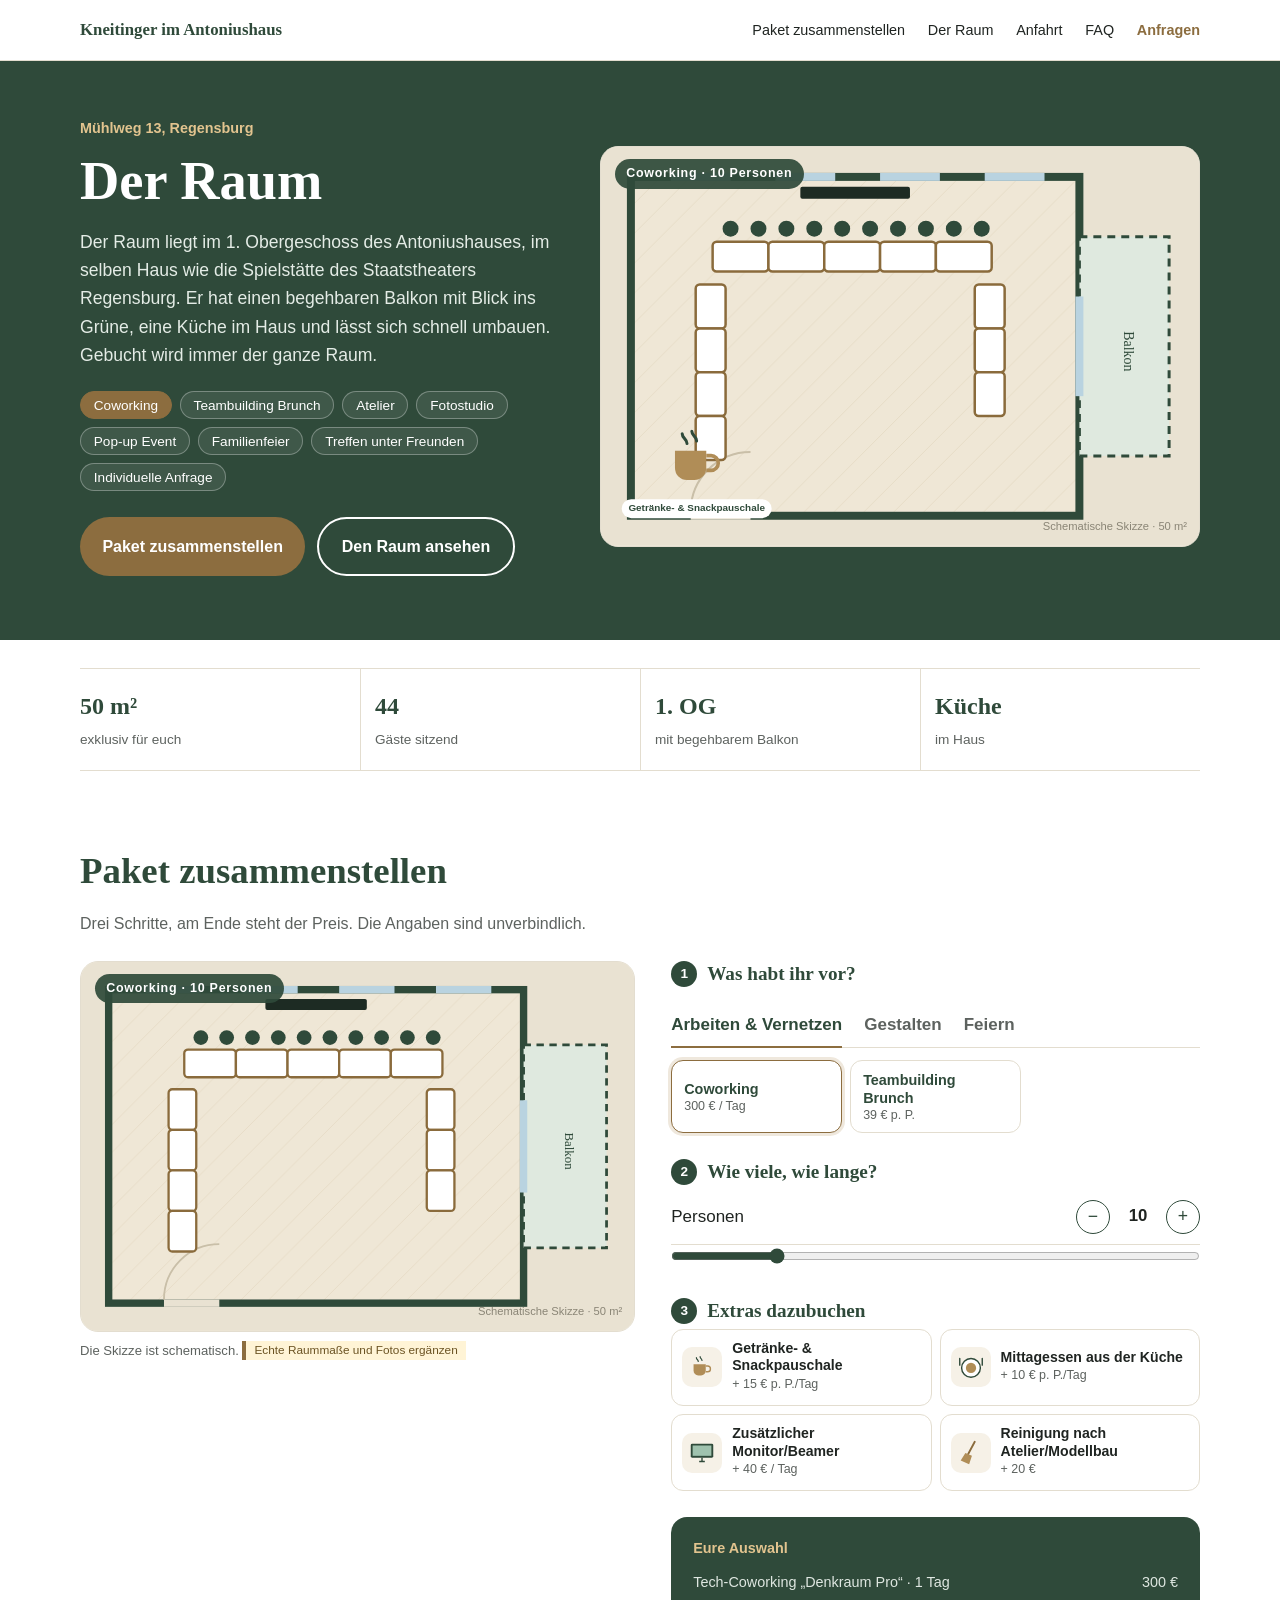
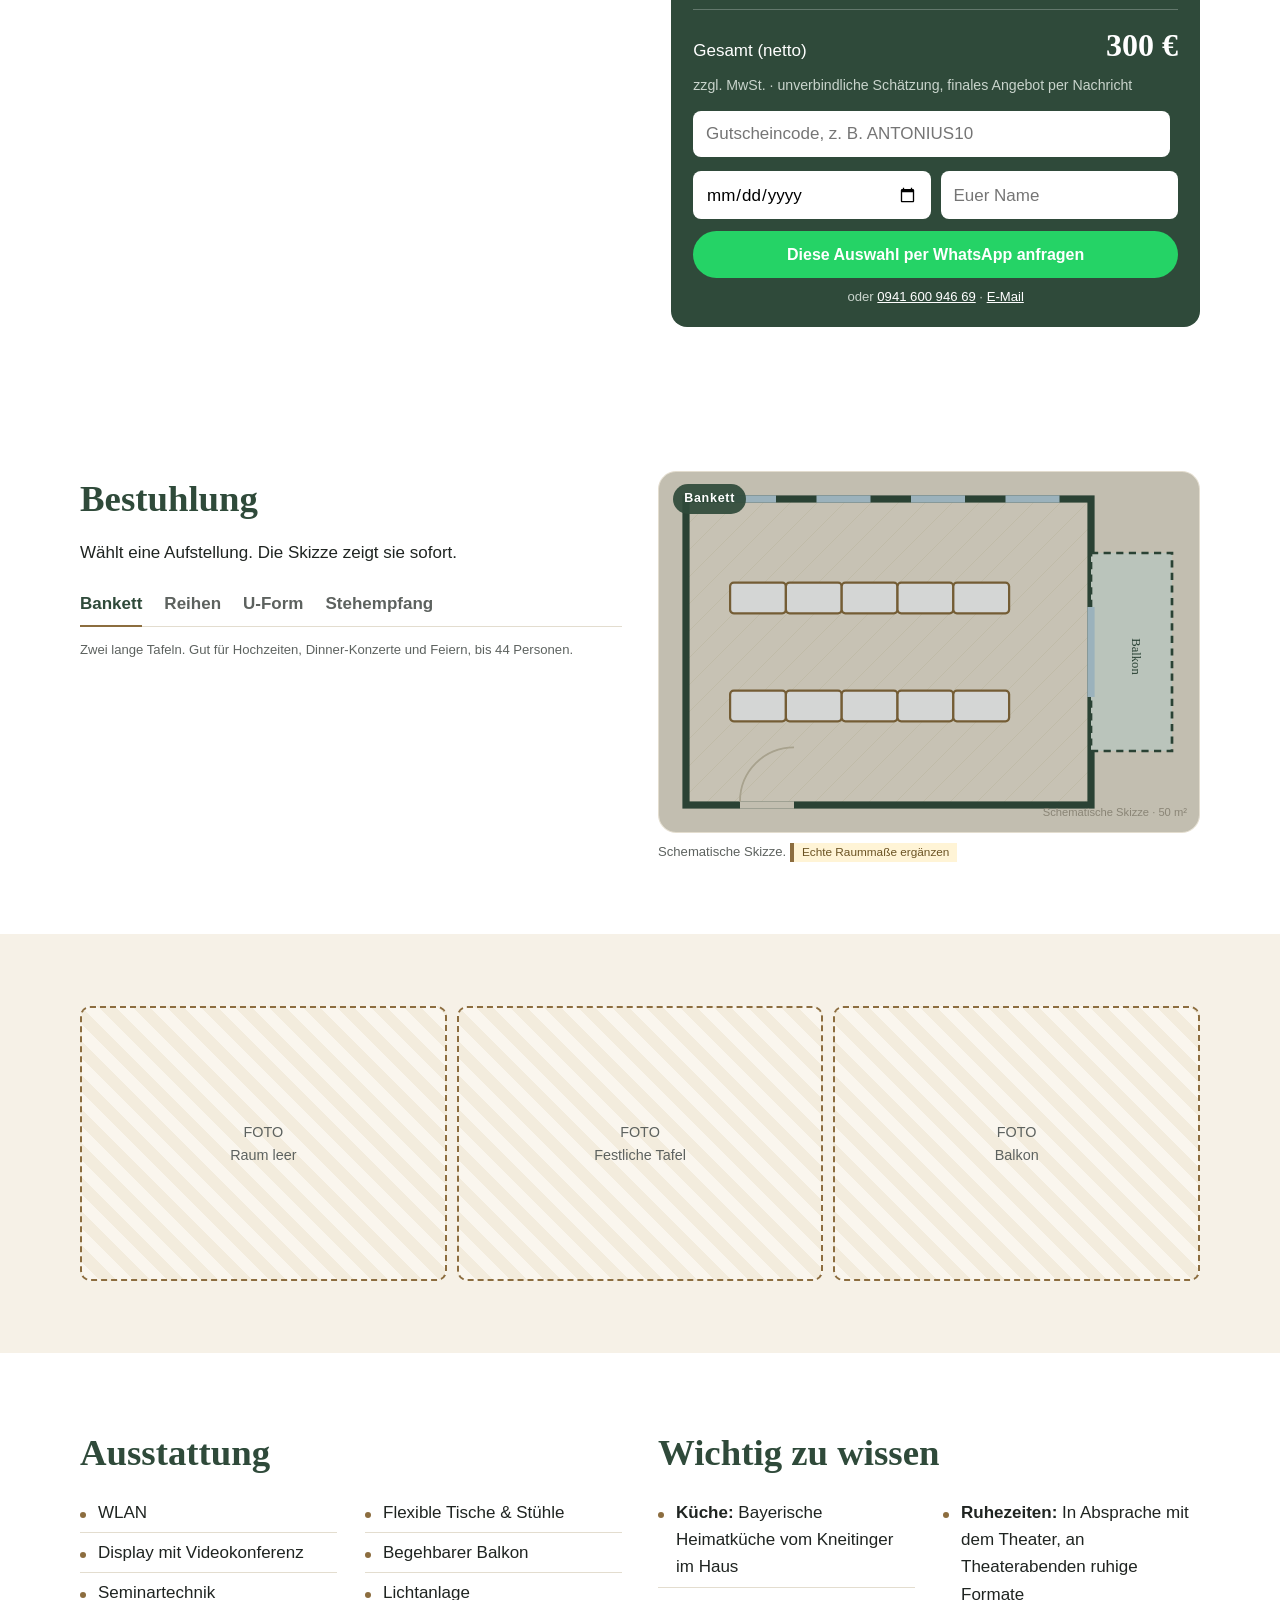
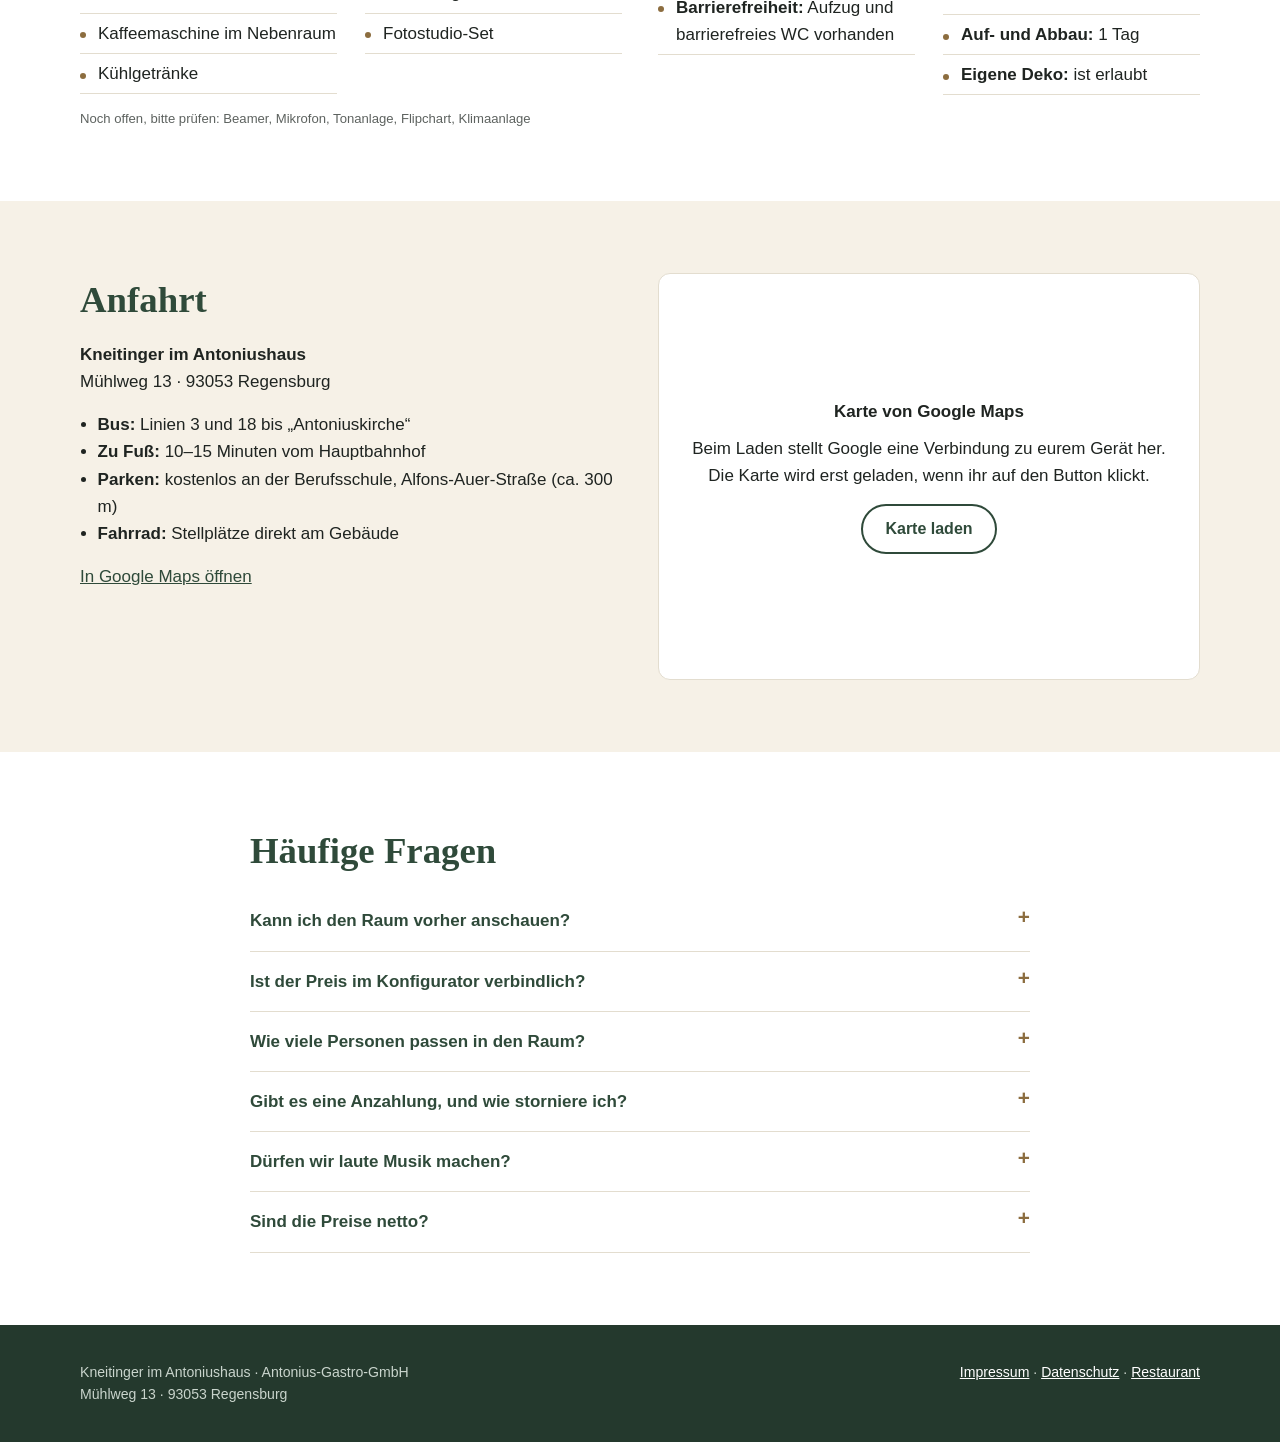
==== index.html @ 240bebe6 "Seite für den Eventraum hinzufügen" ====
<!doctype html>
<html lang="de">
<head>
<meta charset="utf-8">
<meta name="viewport" content="width=device-width, initial-scale=1">
<title>Euer Raum im Antoniushaus · Kneitinger im Antoniushaus Regensburg</title>
<meta name="description" content="50 m² Raum im Antoniushaus Regensburg für Coworking, Atelier, Fotoshootings, Tagungen und Feiern. Paket zusammenstellen und per WhatsApp anfragen.">
<style>
  :root{
    --g:#2F4A3A; --g2:#24392d; --gold:#8c6d3f; --gold2:#e2c48f; --cream:#F6F1E7; --ink:#1f2421; --grey:#5d625f; --line:#e3ddcf; --white:#fff;
    --serif: Georgia, "Times New Roman", serif;
    --sans: -apple-system, BlinkMacSystemFont, "Segoe UI", "Helvetica Neue", Arial, sans-serif;
  }
  *{box-sizing:border-box;margin:0;padding:0}
  html{scroll-behavior:smooth}
  body{font-family:var(--sans);color:var(--ink);background:var(--white);line-height:1.6;font-size:17px}
  a{color:var(--g)}
  .wrap{max-width:1160px;margin:0 auto;padding:0 20px}
  .kicker{font-size:.9rem;color:var(--gold);font-weight:600;margin-bottom:.3rem}
  :focus-visible{outline:3px solid var(--gold);outline-offset:2px}
  h1,h2,h3{font-family:var(--serif);color:var(--g);line-height:1.15;font-weight:700}
  h1{font-size:clamp(2.1rem,5vw,3.4rem)}
  h2{font-size:clamp(1.6rem,4vw,2.3rem);margin:.4rem 0 1.2rem}
  h3{font-size:1.2rem;margin-bottom:.3rem}
  section{padding:72px 0}
  .cream{background:var(--cream)}
  .dark{background:var(--g);color:#eef3ef}
  .dark h2,.dark h3{color:#fff}
  .btn{display:inline-flex;align-items:center;justify-content:center;gap:.5rem;background:var(--gold);color:#fff;text-decoration:none;font-weight:700;padding:.9rem 1.4rem;border-radius:999px;border:0;cursor:pointer;font-size:1rem;font-family:inherit}
  .btn.ghost{background:transparent;border:2px solid currentColor;color:inherit}
  .btn.wa{background:#25D366}
  .btn:hover{filter:brightness(1.05)}
  .ph{border:2px dashed var(--gold);background:repeating-linear-gradient(45deg,#faf6ee,#faf6ee 12px,#f3ecdd 12px,#f3ecdd 24px);color:var(--grey);display:flex;align-items:center;justify-content:center;text-align:center;font-size:.9rem;padding:16px;border-radius:10px;flex-direction:column;gap:6px}
  .todo{background:#fff4d6;border-left:4px solid var(--gold);padding:.15rem .5rem;font-size:.9em;color:#6b5323}

  header.top{position:sticky;top:0;z-index:40;background:rgba(255,255,255,.95);backdrop-filter:blur(6px);border-bottom:1px solid var(--line)}
  header.top .wrap{display:flex;align-items:center;justify-content:space-between;height:60px;gap:12px}
  .brand{font-family:var(--serif);font-weight:700;color:var(--g);text-decoration:none;font-size:1.05rem}
  nav a{color:var(--ink);text-decoration:none;font-size:.9rem;margin-left:18px}
  nav a:hover{color:var(--gold)}
  @media(max-width:820px){nav .hide-m{display:none}}

  /* ---------- HERO ---------- */
  .hero{background:var(--g);color:#fff;padding:56px 0 64px;overflow:hidden}
  .hero .wrap{display:grid;grid-template-columns:1fr 1.25fr;gap:40px;align-items:center}
  .hero h1{color:#fff;margin:.6rem 0 1rem}
  .hero h1 .rot{color:var(--gold2);display:inline-block;min-width:6ch;transition:opacity .4s}
  .hero p.lead{font-size:1.1rem;color:#e4ece6;max-width:520px}
  .hero .cta{margin-top:26px;display:flex;flex-wrap:wrap;gap:12px}
  .hero .modes{display:flex;flex-wrap:wrap;gap:8px;margin-top:22px}
  .hero .modes button{background:rgba(255,255,255,.08);color:#fff;border:1px solid rgba(255,255,255,.3);border-radius:999px;padding:.35rem .8rem;font-size:.85rem;cursor:pointer;font-family:inherit}
  .hero .modes button.on{background:var(--gold);border-color:var(--gold)}
  @media(max-width:900px){.hero .wrap{grid-template-columns:minmax(0,1fr)}}

  /* ---------- STAGE (Raum-Animation) ---------- */
  .stage{position:relative;border-radius:18px;overflow:hidden;background:#f3eee2;border:1px solid var(--line)}
  .stage svg{display:block;width:100%;max-width:100%;height:auto}
  .stage .label{position:absolute;left:14px;top:12px;background:rgba(47,74,58,.92);color:#fff;font-size:.78rem;font-weight:700;letter-spacing:.06em;padding:.3rem .7rem;border-radius:999px;transition:opacity .3s}
  .stage .cap{position:absolute;right:12px;bottom:10px;font-size:.7rem;color:#8a8576}
  .stage .fx-light{position:absolute;inset:0;pointer-events:none;opacity:0;transition:opacity .6s;background:rgba(226,196,143,.22)}
  .stage.lights .fx-light{opacity:1}
  .stage .fx-dim{position:absolute;inset:0;background:rgba(20,30,25,.0);transition:background .6s;pointer-events:none}
  .stage.evening .fx-dim{background:rgba(20,30,25,.18)}

  /* Möbel-Elemente animieren */
  .f{transition:transform .9s cubic-bezier(.6,.05,.2,1),opacity .6s;transform-box:fill-box;transform-origin:center}
  .f.off{opacity:0}
  /* Pop-up Extras (PNG oder SVG-Fallback) */
  .pop{position:absolute;width:13%;aspect-ratio:1;transform:translate(-50%,-50%) scale(0);opacity:0;transition:transform .5s cubic-bezier(.3,1.6,.5,1),opacity .3s;pointer-events:none}
  .pop.on{transform:translate(-50%,-50%) scale(1);opacity:1}
  .pop img{width:100%;height:100%;object-fit:contain;display:block}
  .pop .tag{position:absolute;left:50%;top:100%;transform:translateX(-50%);white-space:nowrap;background:#fff;color:var(--g);font-size:.62rem;font-weight:700;padding:.1rem .45rem;border-radius:999px;margin-top:2px}

  /* ---------- FACTS ---------- */
  .facts{display:grid;grid-template-columns:repeat(4,1fr);margin:28px 0 0;border-top:1px solid var(--line);border-bottom:1px solid var(--line)}
  .fact{padding:18px 14px;text-align:left;border-left:1px solid var(--line)}
  .fact:first-child{border-left:0;padding-left:0}
  .fact b{display:block;font-family:var(--serif);font-size:1.5rem;color:var(--g)}
  .fact span{font-size:.85rem;color:var(--grey)}
  @media(max-width:720px){.facts{grid-template-columns:repeat(2,1fr)}}

  /* ---------- KONFIGURATOR ---------- */
  .cfg{display:grid;grid-template-columns:1.05fr 1fr;gap:36px;align-items:start}
  .cfg .left{position:sticky;top:80px}
  @media(max-width:900px){.cfg{grid-template-columns:minmax(0,1fr)}.cfg .left{position:relative;top:0}}
  .step{margin-bottom:26px}
  .step h3{display:flex;align-items:center;gap:10px}
  .step h3 .n{display:inline-flex;width:26px;height:26px;border-radius:50%;background:var(--g);color:#fff;font-family:var(--sans);font-size:.85rem;align-items:center;justify-content:center}
  .group-t{font-size:.72rem;letter-spacing:.14em;text-transform:uppercase;color:var(--grey);font-weight:700;margin:14px 0 8px}
  .pk{display:grid;grid-template-columns:repeat(3,1fr);gap:8px}
  @media(max-width:520px){.pk{grid-template-columns:repeat(2,1fr)}}
  .pk button{text-align:left;background:#fff;border:1.5px solid var(--line);border-radius:12px;padding:10px 12px;cursor:pointer;font-family:inherit;transition:border-color .2s,box-shadow .2s}
  .pk button b{display:block;font-size:.9rem;color:var(--g);line-height:1.25}
  .pk button span{font-size:.78rem;color:var(--grey)}
  .pk button.on{border-color:var(--gold);box-shadow:0 0 0 3px rgba(176,141,87,.2)}
  .row{display:flex;align-items:center;justify-content:space-between;gap:12px;padding:10px 0;border-bottom:1px solid var(--line)}
  .stepper{display:flex;align-items:center;gap:6px}
  .stepper button{width:34px;height:34px;border-radius:50%;border:1.5px solid var(--g);background:#fff;color:var(--g);font-size:1.1rem;cursor:pointer}
  .stepper output{min-width:44px;text-align:center;font-weight:700;font-size:1.05rem}
  input[type=range]{width:100%;accent-color:var(--g)}
  .seg{display:inline-flex;border:1.5px solid var(--g);border-radius:999px;overflow:hidden}
  .seg button{border:0;background:#fff;color:var(--g);padding:.4rem .9rem;cursor:pointer;font-family:inherit;font-weight:600}
  .seg button.on{background:var(--g);color:#fff}
  .addons{display:grid;grid-template-columns:1fr 1fr;gap:8px}
  @media(max-width:520px){.addons{grid-template-columns:1fr}}
  .ad{display:flex;gap:10px;align-items:center;border:1.5px solid var(--line);border-radius:12px;padding:10px;cursor:pointer;background:#fff;transition:border-color .2s,background .2s;user-select:none}
  .ad input{display:none}
  .ad .ic{width:40px;height:40px;flex:0 0 40px;border-radius:10px;background:var(--cream);display:flex;align-items:center;justify-content:center;overflow:hidden}
  .ad .ic img{width:30px;height:30px;object-fit:contain}
  .ad b{display:block;font-size:.88rem;color:var(--ink);line-height:1.25}
  .ad span{font-size:.78rem;color:var(--grey)}
  .ad.on{border-color:var(--g);background:#eef3ef}
  .ad.incl{opacity:.75;cursor:default}
  .ad.incl span{color:var(--g);font-weight:700}
  .sum{background:var(--g);color:#fff;border-radius:16px;padding:20px 22px;margin-top:16px}
  .sum .lines{font-size:.9rem;color:#dfe7e1;margin:8px 0 12px}
  .sum .lines div{display:flex;justify-content:space-between;gap:12px;padding:3px 0}
  .sum .tot{display:flex;justify-content:space-between;align-items:baseline;border-top:1px solid rgba(255,255,255,.25);padding-top:10px}
  .sum .tot b{font-family:var(--serif);font-size:2rem}
  .sum .tot b.bump{animation:bump .35s}
  @keyframes bump{50%{transform:scale(1.08)}}
  .sum small{color:#c9d4cc}
  .sum-2{display:grid;grid-template-columns:minmax(0,1fr) minmax(0,1fr);gap:10px}
  .sum-2 input{min-width:0;width:100%;padding:.6rem .8rem;border-radius:8px;border:0;font:inherit}
  @media(max-width:520px){.sum-2{grid-template-columns:minmax(0,1fr)}}
  @media(max-width:860px){.gal{grid-template-columns:repeat(2,minmax(0,1fr))!important}}
  .code{display:flex;gap:8px;margin-top:12px}
  .code input{flex:1;padding:.6rem .8rem;border-radius:8px;border:0;font:inherit}
  .code .ok{color:var(--gold2);font-size:.85rem;align-self:center}
  .note{font-size:.82rem;color:var(--grey);margin-top:8px}
  .mini-stage{display:none}
  @media(max-width:900px){.mini-stage{display:block;position:sticky;top:64px;z-index:5;margin-bottom:14px}}

  /* Tabellen / Rest */
  table{width:100%;border-collapse:collapse;font-size:.95rem}
  th,td{text-align:left;padding:11px 12px;border-bottom:1px solid var(--line);vertical-align:top}
  th{font-size:.75rem;letter-spacing:.12em;text-transform:uppercase;color:var(--grey);font-weight:700}
  .grid2{display:grid;grid-template-columns:1fr 1fr;gap:36px;align-items:start}
  .grid3{display:grid;grid-template-columns:repeat(3,1fr);gap:18px}
  @media(max-width:860px){.grid2,.grid3{grid-template-columns:minmax(0,1fr)}}
  .mapbox{aspect-ratio:4/3;border:1.5px solid var(--line);border-radius:12px;background:#fff;display:flex;align-items:center;justify-content:center;text-align:center;padding:20px;color:var(--ink)}
  .mapbox iframe{width:100%;height:100%;border:0;border-radius:12px;display:block}
  .pkinfo{margin-top:14px;background:#fff;border:1px solid var(--line);border-radius:12px;padding:14px 16px}
  .pkinfo .kicker{margin-bottom:.2rem}
  .pkrow{padding:8px 0;border-top:1px solid var(--line)}
  .pkrow:first-of-type{border-top:0}
  .pkrow b{display:block;color:var(--g);font-size:.95rem}
  .pkrow span{font-size:.9rem;color:var(--ink)}
  .tabs{display:flex;flex-wrap:wrap;gap:4px 22px;border-bottom:1px solid var(--line);margin-top:16px}
  .tabs button{background:none;border:0;border-bottom:2px solid transparent;padding:8px 0;margin-bottom:-1px;font:inherit;font-weight:600;color:var(--grey);cursor:pointer}
  .tabs button.on{color:var(--g);border-bottom-color:var(--gold)}
  .plain-list{list-style:none;columns:2;column-gap:28px}
  .plain-list li{padding:6px 0 6px 18px;border-bottom:1px solid var(--line);position:relative;break-inside:avoid}
  .plain-list li:before{content:"";position:absolute;left:0;top:1.1em;width:6px;height:6px;border-radius:50%;background:var(--gold)}
  @media(max-width:520px){.plain-list{columns:1}}
  details{border-bottom:1px solid var(--line);padding:16px 0}
  summary{cursor:pointer;font-weight:700;color:var(--g);list-style:none;display:flex;justify-content:space-between;gap:12px}
  summary::after{content:"+";color:var(--gold);font-size:1.3rem;line-height:1}
  details[open] summary::after{content:"–"}
  details p{margin-top:8px;color:#333}
  footer{background:var(--g2);color:#c9d4cc;font-size:.88rem;padding:36px 0}
  footer a{color:#fff}
  @media (prefers-reduced-motion: reduce){ .f,.pop{transition:none} }
</style>
</head>
<body>

<header class="top">
  <div class="wrap">
    <a class="brand" href="#top">Kneitinger im Antoniushaus</a>
    <nav>
      <a class="hide-m" href="#konfigurator">Paket zusammenstellen</a>
      <a class="hide-m" href="#raum">Der Raum</a>
      <a class="hide-m" href="#anfahrt">Anfahrt</a>
      <a class="hide-m" href="#faq">FAQ</a>
      <a href="#konfigurator" style="color:var(--gold);font-weight:700">Anfragen</a>
    </nav>
  </div>
</header>

<!-- ================= HERO mit animiertem Raum ================= -->
<section class="hero" id="top">
  <div class="wrap">
    <div>
      <div class="kicker" style="color:var(--gold2)">Mühlweg 13, Regensburg</div>
      <h1>Der Raum</h1>
      <p class="lead">Der Raum liegt im 1. Obergeschoss des Antoniushauses, im selben Haus wie die Spielstätte des Staatstheaters Regensburg. Er hat einen begehbaren Balkon mit Blick ins Grüne, eine Küche im Haus und lässt sich schnell umbauen. Gebucht wird immer der ganze Raum.</p>
      <div class="modes" id="heroModes"></div>
      <div class="cta">
        <a class="btn" href="#konfigurator">Paket zusammenstellen</a>
        <a class="btn ghost" href="#raum">Den Raum ansehen</a>
      </div>
    </div>
    <div class="stage" id="heroStage"></div>
  </div>
</section>

<div class="wrap">
  <div class="facts">
    <div class="fact"><b>50 m²</b><span>exklusiv für euch</span></div>
    <div class="fact"><b>44</b><span>Gäste sitzend</span></div>
    <div class="fact"><b>1. OG</b><span>mit begehbarem Balkon</span></div>
    <div class="fact"><b>Küche</b><span>im Haus</span></div>
  </div>
</div>

<!-- ================= KONFIGURATOR ================= -->
<section id="konfigurator">
  <div class="wrap">
    <h2>Paket zusammenstellen</h2>
    <p class="note" style="font-size:1rem;margin:0 0 24px">Drei Schritte, am Ende steht der Preis. Die Angaben sind unverbindlich.</p>
    <div class="cfg">
      <div class="left">
        <div class="stage" id="cfgStage"></div>
        <p class="note">Die Skizze ist schematisch. <span class="todo">Echte Raummaße und Fotos ergänzen</span></p>
      </div>
      <div>
        <div class="mini-stage"><div class="stage" id="miniStage"></div></div>

        <div class="step">
          <h3><span class="n">1</span>Was habt ihr vor?</h3>
          <div id="pkList"></div>
        </div>

        <div class="step">
          <h3><span class="n">2</span>Wie viele, wie lange?</h3>
          <div id="qtyBox"></div>
        </div>

        <div class="step">
          <h3><span class="n">3</span>Extras dazubuchen</h3>
          <div class="addons" id="adList"></div>
        </div>

        <div class="sum" id="sum">
          <div class="kicker" style="color:var(--gold2)">Eure Auswahl</div>
          <div class="lines" id="lines"></div>
          <div class="tot"><span>Gesamt (netto)</span><b id="total">0 €</b></div>
          <small id="totNote">zzgl. MwSt. · unverbindliche Schätzung, finales Angebot per Nachricht</small>
          <div class="code"><input id="code" placeholder="Gutscheincode, z. B. ANTONIUS10" aria-label="Gutscheincode"><span class="ok" id="codeOk"></span></div>
          <div class="sum-2" style="margin-top:14px">
            <input id="datum" type="date" aria-label="Wunschdatum" style="padding:.6rem .8rem;border-radius:8px;border:0;font:inherit">
            <input id="name" placeholder="Euer Name" aria-label="Name" style="padding:.6rem .8rem;border-radius:8px;border:0;font:inherit">
          </div>
          <button class="btn wa" id="send" style="width:100%;margin-top:12px">Diese Auswahl per WhatsApp anfragen</button>
          <p style="font-size:.82rem;color:#c9d4cc;margin-top:8px;text-align:center">oder <a style="color:#fff" href="tel:+4994160094669">0941 600 946 69</a> · <a style="color:#fff" id="mailLink" href="mailto:info@antoniushaus-kneitinger.de">E-Mail</a></p>
        </div>
      </div>
    </div>
  </div>
</section>

<!-- ================= RAUM ================= -->
<section id="raum">
  <div class="wrap grid2">
    <div>
      <h2>Bestuhlung</h2>
      <p>Wählt eine Aufstellung. Die Skizze zeigt sie sofort.</p>
      <div class="tabs" role="group" aria-label="Bestuhlung wählen">
        <button data-b="banquet" class="on" aria-pressed="true">Bankett</button>
        <button data-b="rows" aria-pressed="false">Reihen</button>
        <button data-b="cowork" aria-pressed="false">U-Form</button>
        <button data-b="standing" aria-pressed="false">Stehempfang</button>
      </div>
      <p id="bestInfo" class="note" style="margin-top:12px"></p>
    </div>
    <div>
      <div class="stage" id="bestStage"></div>
      <p class="note">Schematische Skizze. <span class="todo">Echte Raummaße ergänzen</span></p>
    </div>
  </div>
</section>

<section class="cream" id="fotos">
  <div class="wrap">
    <div class="grid3 gal" style="gap:10px">
      <div class="ph" style="aspect-ratio:4/3">FOTO<br>Raum leer</div>
      <div class="ph" style="aspect-ratio:4/3">FOTO<br>Festliche Tafel</div>
      <div class="ph" style="aspect-ratio:4/3">FOTO<br>Balkon</div>
    </div>
  </div>
</section>

<section>
  <div class="wrap grid2">
    <div>
      <h2>Ausstattung</h2>
      <ul class="plain-list">
        <li>WLAN</li>
        <li>Display mit Videokonferenz</li>
        <li>Seminartechnik</li>
        <li>Kaffeemaschine im Nebenraum</li>
        <li>Kühlgetränke</li>
        <li>Flexible Tische &amp; Stühle</li>
        <li>Begehbarer Balkon</li>
        <li>Lichtanlage</li>
        <li>Fotostudio-Set</li>
      </ul>
      <p class="note" style="margin-top:14px">Noch offen, bitte prüfen: Beamer, Mikrofon, Tonanlage, Flipchart, Klimaanlage</p>
    </div>
    <div>
      <h2>Wichtig zu wissen</h2>
      <ul class="plain-list">
        <li><b>Küche:</b> Bayerische Heimatküche vom Kneitinger im Haus</li>
        <li><b>Barrierefreiheit:</b> Aufzug und barrierefreies WC vorhanden</li>
        <li><b>Ruhezeiten:</b> In Absprache mit dem Theater, an Theaterabenden ruhige Formate</li>
        <li><b>Auf- und Abbau:</b> 1 Tag</li>
        <li><b>Eigene Deko:</b> ist erlaubt</li>
      </ul>
    </div>
  </div>
</section>

<section class="cream" id="anfahrt">
  <div class="wrap grid2">
    <div>
      <h2>Anfahrt</h2>
      <p><strong>Kneitinger im Antoniushaus</strong><br>Mühlweg 13 · 93053 Regensburg</p>
      <ul style="margin:1rem 0 0 1.1rem">
        <li><strong>Bus:</strong> Linien 3 und 18 bis „Antoniuskirche“</li>
        <li><strong>Zu Fuß:</strong> 10–15 Minuten vom Hauptbahnhof</li>
        <li><strong>Parken:</strong> kostenlos an der Berufsschule, Alfons-Auer-Straße (ca. 300 m)</li>
        <li><strong>Fahrrad:</strong> Stellplätze direkt am Gebäude</li>
      </ul>
      <p style="margin-top:1rem"><a href="https://www.google.com/maps/search/?api=1&amp;query=M%C3%BChlweg+13+93053+Regensburg" target="_blank" rel="noopener">In Google Maps öffnen</a></p>
    </div>
    <div id="mapBox" class="mapbox">
      <div>
        <p style="margin:0 0 10px"><strong>Karte von Google Maps</strong></p>
        <p class="small" style="margin:0 0 14px">Beim Laden stellt Google eine Verbindung zu eurem Gerät her. Die Karte wird erst geladen, wenn ihr auf den Button klickt.</p>
        <button type="button" class="btn ghost" id="mapLoad" style="color:var(--g)">Karte laden</button>
      </div>
    </div>
  </div>
</section>

<section id="faq">
  <div class="wrap" style="max-width:820px">
    <h2>Häufige Fragen</h2>
    <details><summary>Kann ich den Raum vorher anschauen?</summary><p>Ja, bei einer kostenlosen Besichtigung. Schreibt uns per WhatsApp einen Wunschtermin.</p></details>
    <details><summary>Ist der Preis im Konfigurator verbindlich?</summary><p>Nein, er ist eine Schätzung. Ihr bekommt von uns ein finales Angebot per Nachricht.</p></details>
    <details><summary>Wie viele Personen passen in den Raum?</summary><p>Sitzend bis zu 44 Gäste, an der Tafel, in Reihen oder in U-Form.</p></details>
    <details><summary>Gibt es eine Anzahlung, und wie storniere ich?</summary><p><span class="todo">Anzahlung und Stornofristen eintragen</span></p></details>
    <details><summary>Dürfen wir laute Musik machen?</summary><p>Der Raum ist für ruhige, stimmungsvolle Formate gedacht, weil nebenan Theater gespielt wird. Akustikkonzerte und Live-Duos passen sehr gut.</p></details>
    <details><summary>Sind die Preise netto?</summary><p>Ja, alle Preise sind netto zzgl. MwSt.</p></details>
  </div>
</section>

<footer>
  <div class="wrap" style="display:flex;flex-wrap:wrap;justify-content:space-between;gap:16px">
    <div>Kneitinger im Antoniushaus · Antonius-Gastro-GmbH<br>Mühlweg 13 · 93053 Regensburg</div>
    <div><a href="https://antoniushaus-kneitinger.de/impressum/">Impressum</a> · <a href="https://antoniushaus-kneitinger.de/datenschutz/">Datenschutz</a> · <a href="https://antoniushaus-kneitinger.de/">Restaurant</a></div>
  </div>
</footer>

<script>
/* =====================================================================
   EINSTELLUNGEN – hier Preise, Pakete und Extras pflegen
   Preise netto in Euro. Felder mit "VORSCHLAG" sind noch nicht freigegeben.
   Eigene PNG-Bilder: Datei in den Ordner "img/" legen und den Namen bei
   "png" eintragen. Fehlt die Datei, wird automatisch das gezeichnete
   Symbol angezeigt.
   ===================================================================== */
var WA_NUMBER = '4994160094669';          // WhatsApp-Business-Nummer ohne + und ohne 0
var MAIL = 'info@antoniushaus-kneitinger.de';
var CODES = { 'ANTONIUS10': 0.10 };        // Gutscheincodes und Rabatt
var MAX_P = 44;

// unit: 'day' = pro Tag, 'person' = pro Person, 'flat' = pauschal
var PACKAGES = [
  { id:'cowork', group:'Arbeiten & Vernetzen', name:'Tech-Coworking „Denkraum Pro“', short:'Coworking', price:300, unit:'day', layout:'cowork', persons:[2,44,10], days:true,
    addons:['snack','lunch','extraScreen','clean'], word:'Team',
    detail:[['Tech-Coworking „Denkraum Pro“','300 € pro Tag für den ganzen Raum.'],['Getränke- & Snackpauschale','25 € pro Person für den ganzen Tag.'],['Mittagessen aus der Küche','10 € pro Person'],['Reinigung','20 €']] },
  { id:'brunch', group:'Arbeiten & Vernetzen', name:'Teambuilding Brunch', short:'Teambuilding Brunch', price:39, unit:'person', layout:'banquet', persons:[10,44,30],
    addons:['mic','drinks2','yoga'], word:'Brunch' },
  { id:'kreativ', group:'Gestalten', name:'Atelier Plus: Kreativraum', short:'Atelier', price:300, unit:'day', layout:'atelier', persons:[2,20,8], days:true,
    addons:['snack','vernissage','clean','lights'], word:'Atelier' },
  { id:'foto', group:'Gestalten', name:'Atelier Plus: Fotostudio', short:'Fotostudio', price:300, half:180, unit:'day', layout:'studio', persons:[1,10,3], days:true, halfday:true,
    addons:['snack','makeup','clean'], word:'Shooting' },
  { id:'popup', group:'Gestalten', name:'Pop-up Event', short:'Pop-up Event', unit:'none', layout:'atelier', persons:[2,44,20],
    addons:[], word:'Pop-up' },
  { id:'hochzeit', group:'Feiern', name:'Familienfeier', short:'Familienfeier', price:39, unit:'person', layout:'banquet', persons:[10,44,30],
    addons:['sekt','mic','lights'], word:'Familie' },
  { id:'freunde', group:'Feiern', name:'Treffen unter Freunden', short:'Treffen unter Freunden', price:39, unit:'person', layout:'banquet', persons:[10,44,30],
    addons:['sekt','mic','lights'], word:'Freunde' },
  { id:'anfrage', group:'Feiern', name:'Individuelle Anfrage', short:'Individuelle Anfrage', unit:'none', layout:'rows', persons:[1,44,20],
    addons:[], word:'Ihr' }
];

// pop: Position im Raumbild in Prozent (x,y)
var ADDONS = {
  snack:      { name:'Getränke- & Snackpauschale', price:15, unit:'person', perDay:true, png:'img/snacks.png',    pop:[16,78], icon:'coffee' },
  studiSnack: { name:'Studi-Pauschale (Kaffee, Wasser, Snack)', price:12, unit:'person', perDay:true, png:'img/snacks.png', pop:[16,78], icon:'coffee' },
  lunch:      { name:'Mittagessen aus der Küche', price:10, unit:'person', perDay:true, png:'img/lunch.png', pop:[30,80], icon:'plate' },
  extraScreen:{ name:'Zusätzlicher Monitor/Beamer', price:40, unit:'flat', perDay:true, png:'img/screen.png', pop:[50,14], icon:'screen' },
  clean:      { name:'Reinigung nach Atelier/Modellbau', price:20, unit:'flat', png:'img/clean.png', pop:[84,80], icon:'broom' },
  fingerfood: { name:'Fingerfood', price:18, unit:'person', png:'img/fingerfood.png', pop:[30,80], icon:'plate', note:'VORSCHLAG' },
  drinks2:    { name:'2 Getränke pro Gast', price:9, unit:'person', png:'img/drinks.png', pop:[16,78], icon:'glass', note:'VORSCHLAG' },
  mic:        { name:'Funkmikrofon & Lautsprecher', price:50, unit:'flat', png:'img/mic.png', pop:[50,16], icon:'mic', note:'VORSCHLAG' },
  lights:     { name:'Lichtquellen', price:100, unit:'flat', png:'img/lights.png', pop:[84,18], icon:'light', fx:'lights' },
  vernissage: { name:'Vernissage-Abend', price:150, unit:'flat', png:'img/vernissage.png', pop:[50,16], icon:'frame' },
  makeup:     { name:'Make-up-Platz mit Spiegel', price:150, unit:'flat', png:'img/makeup.png', pop:[16,20], icon:'mirror' },
  buffet:     { name:'Buffet aus der Küche', price:25, unit:'person', png:'img/buffet.png', pop:[30,80], icon:'plate', note:'VORSCHLAG' },
  sekt:       { name:'Sektempfang', price:6, unit:'person', png:'img/sekt.png', pop:[16,78], icon:'glass', note:'VORSCHLAG' },
  duo:        { name:'Live-Duo', price:500, unit:'flat', png:'img/duo.png', pop:[50,16], icon:'note' },
  shooting:   { name:'Fotoshooting im eigenen Studio', price:150, unit:'flat', png:'img/camera.png', pop:[84,50], icon:'camera' },
  yoga:       { name:'Yoga-Session', price:null, unit:'flat', png:'img/yoga.png', pop:[50,16], icon:'flower', label:'auf Anfrage' },
  torte:      { name:'Torte', price:null, unit:'flat', png:'img/torte.png', pop:[30,50], icon:'cake', label:'auf Anfrage' }
};

/* ============================ ICONS (Fallback) ============================ */
var ICONS = {
  coffee:'<path d="M14 26h26v14a10 10 0 0 1-10 10h-6a10 10 0 0 1-10-10z" fill="#B08D57"/><path d="M40 30h4a6 6 0 0 1 0 12h-4" fill="none" stroke="#B08D57" stroke-width="3"/><path d="M20 12c0 4 4 4 4 8M28 10c0 4 4 4 4 8" stroke="#2F4A3A" stroke-width="2.5" fill="none" stroke-linecap="round"/>',
  plate:'<circle cx="32" cy="34" r="20" fill="#fff" stroke="#2F4A3A" stroke-width="3"/><circle cx="32" cy="34" r="11" fill="#B08D57"/><path d="M8 14v14M56 14v14" stroke="#2F4A3A" stroke-width="3" stroke-linecap="round"/>',
  screen:'<rect x="8" y="12" width="48" height="30" rx="3" fill="#2F4A3A"/><rect x="12" y="16" width="40" height="22" fill="#9fc2ae"/><path d="M26 50h12M32 42v8" stroke="#2F4A3A" stroke-width="3"/>',
  broom:'<path d="M40 8 26 34" stroke="#8a6b3c" stroke-width="4" stroke-linecap="round"/><path d="M20 32l14 6-6 18-18-8z" fill="#B08D57"/>',
  glass:'<path d="M22 10h20l-3 18a7 7 0 0 1-14 0z" fill="#e2c48f" stroke="#2F4A3A" stroke-width="2.5"/><path d="M32 35v14M24 52h16" stroke="#2F4A3A" stroke-width="3" stroke-linecap="round"/>',
  mic:'<rect x="24" y="8" width="16" height="28" rx="8" fill="#2F4A3A"/><path d="M18 30a14 14 0 0 0 28 0M32 44v10M24 56h16" stroke="#B08D57" stroke-width="3" fill="none" stroke-linecap="round"/>',
  light:'<path d="M32 8 20 30h24z" fill="#2F4A3A"/><path d="M20 30 8 58h48L44 30z" fill="#e2c48f" opacity=".7"/>',
  flower:'<circle cx="32" cy="22" r="8" fill="#B08D57"/><circle cx="22" cy="30" r="8" fill="#e2c48f"/><circle cx="42" cy="30" r="8" fill="#e2c48f"/><circle cx="32" cy="30" r="5" fill="#2F4A3A"/><path d="M32 36v20" stroke="#2F4A3A" stroke-width="3"/>',
  frame:'<rect x="10" y="10" width="44" height="36" fill="#fff" stroke="#B08D57" stroke-width="4"/><path d="M14 42l12-14 8 8 6-6 10 12z" fill="#9fc2ae"/><path d="M22 46l-6 12M42 46l6 12" stroke="#2F4A3A" stroke-width="3"/>',
  mirror:'<ellipse cx="32" cy="26" rx="16" ry="20" fill="#dbe7ee" stroke="#B08D57" stroke-width="3"/><path d="M32 46v10M22 58h20" stroke="#2F4A3A" stroke-width="3"/>',
  note:'<path d="M26 44V14l24-6v30" fill="none" stroke="#2F4A3A" stroke-width="4"/><circle cx="20" cy="44" r="7" fill="#B08D57"/><circle cx="44" cy="38" r="7" fill="#B08D57"/>',
  camera:'<rect x="8" y="18" width="48" height="32" rx="5" fill="#2F4A3A"/><rect x="22" y="12" width="16" height="8" rx="2" fill="#2F4A3A"/><circle cx="32" cy="34" r="10" fill="#9fc2ae" stroke="#e2c48f" stroke-width="3"/>',
  cake:'<rect x="12" y="30" width="40" height="20" rx="3" fill="#e2c48f"/><rect x="18" y="18" width="28" height="14" rx="3" fill="#fff" stroke="#B08D57" stroke-width="2"/><path d="M32 8v8" stroke="#B08D57" stroke-width="3"/>'
};
function iconURI(k){ return 'data:image/svg+xml;utf8,' + encodeURIComponent('<svg xmlns="http://www.w3.org/2000/svg" viewBox="0 0 64 64">' + ICONS[k] + '</svg>'); }
function imgTag(a){ return '<img src="' + a.png + '" alt="" onerror="this.onerror=null;this.src=\'' + iconURI(a.icon) + '\'">'; }

/* ============================ RAUM-ZEICHNUNG ============================ */
// Raum: 600 × 400 Einheiten. Innenraum x 30–480, y 30–370, Balkon rechts.
var NT = 12, NC = 44;
function stageSVG(id){
  var s = '<svg viewBox="0 0 600 400" xmlns="http://www.w3.org/2000/svg" aria-hidden="true">';
  s += '<defs><pattern id="fl'+id+'" width="30" height="30" patternUnits="userSpaceOnUse"><rect width="30" height="30" fill="#efe7d6"/><path d="M0 30L30 0" stroke="#e6dcc6" stroke-width="1"/></pattern></defs>';
  s += '<rect x="0" y="0" width="600" height="400" fill="#e9e2d2"/>';
  s += '<rect x="30" y="30" width="450" height="340" fill="url(#fl'+id+')" stroke="#2F4A3A" stroke-width="8"/>';
  // Fenster oben
  for (var i=0;i<4;i++) s += '<rect x="'+(70+i*105)+'" y="26" width="60" height="8" fill="#b9d3e0"/>';
  // Balkon
  s += '<rect x="480" y="90" width="90" height="220" fill="#dfe9df" stroke="#2F4A3A" stroke-width="3" stroke-dasharray="8 6"/>';
  s += '<text x="525" y="205" font-size="14" fill="#2F4A3A" text-anchor="middle" font-family="Georgia" transform="rotate(90 525 205)">Balkon</text>';
  s += '<rect x="476" y="150" width="8" height="100" fill="#b9d3e0"/>';
  // Tür unten
  s += '<rect x="90" y="366" width="60" height="8" fill="#e9e2d2"/><path d="M90 366 a60 60 0 0 1 60 -60" fill="none" stroke="#c9bfa8" stroke-width="2"/>';
  // Sonderelemente (Hintergrund, Staffeleien, Pinnwände, Display)
  s += '<g class="f off" data-k="backdrop"><path d="M120 50 Q255 20 390 50 L390 70 Q255 44 120 70 Z" fill="#fff" stroke="#c9bfa8"/><rect x="150" y="66" width="210" height="150" fill="#fff" opacity=".75"/></g>';
  s += '<g class="f off" data-k="studiolights"><path d="M110 250 l40 -40 l10 10 z" fill="#2F4A3A"/><path d="M400 250 l-40 -40 l-10 10 z" fill="#2F4A3A"/><circle cx="255" cy="280" r="10" fill="#B08D57"/><rect x="243" y="292" width="24" height="20" fill="#2F4A3A"/></g>';
  s += '<g class="f off" data-k="walls"><rect x="60" y="50" width="8" height="120" fill="#B08D57"/><rect x="440" y="60" width="8" height="120" fill="#B08D57"/><rect x="200" y="44" width="110" height="8" fill="#B08D57"/></g>';
  s += '<g class="f off" data-k="pinboards"><rect x="80" y="40" width="80" height="12" fill="#c8a36b"/><rect x="200" y="40" width="80" height="12" fill="#c8a36b"/><rect x="320" y="40" width="80" height="12" fill="#c8a36b"/></g>';
  s += '<g class="f off" data-k="display"><rect x="200" y="40" width="110" height="12" rx="2" fill="#1d2b23"/></g>';
  // Tische
  for (var t=0;t<NT;t++) s += '<g class="f off" data-t="'+t+'"><rect x="-30" y="-15" width="60" height="30" rx="4" fill="#fff" stroke="#8a6b3c" stroke-width="2.5"/></g>';
  // Stühle / Personen
  for (var c=0;c<NC;c++) s += '<g class="f off" data-c="'+c+'"><circle r="8" fill="#2F4A3A"/></g>';
  s += '</svg>';
  return s;
}

// Layouts liefern Tisch-Positionen [x,y,w,h,rund?] und Stuhl-Positionen [x,y]
function L_banquet(p){ // zwei lange Tafeln
  var T=[], C=[], rowsY=[140,260], perSide=Math.ceil(p/4);
  rowsY.forEach(function(y){
    for (var i=0;i<5;i++) T.push([110+i*62, y, 62, 34]);
    for (var j=0;j<11;j++){ C.push([88+j*26, y-30]); C.push([88+j*26, y+30]); }
  });
  return {T:T, C:C.slice(0,p), props:[]};
}
function L_dinner(p){
  var T=[], C=[], pos=[[130,150],[255,150],[380,150],[130,280],[255,280],[380,280]];
  pos.forEach(function(q){ T.push([q[0],q[1],46,46,true]);
    for (var k=0;k<8;k++){ var a=k/8*Math.PI*2; C.push([q[0]+Math.cos(a)*40, q[1]+Math.sin(a)*40]); } });
  return {T:T, C:C.slice(0,p), props:[]};
}
function L_rows(p){
  var C=[]; for (var r=0;r<6;r++) for (var i=0;i<8;i++) C.push([130+i*36, 140+r*36]);
  return {T:[], C:C.slice(0,p), props:[]};
}
function L_standing(p){
  var T=[], C=[], pos=[[120,130],[250,120],[380,130],[150,240],[300,230],[420,250]];
  pos.forEach(function(q){ T.push([q[0],q[1],30,30,true]); });
  for (var i=0;i<p;i++){ var q=pos[i%6], a=(i/6|0)*1.3 + (i%6); C.push([q[0]+Math.cos(a)*30, q[1]+Math.sin(a)*30]); }
  return {T:T, C:C, props:[]};
}
function L_cowork(p){ // U-Form, bis 44 Plätze
  var T=[], C=[];
  for (var i=0;i<5;i++) T.push([140+i*56, 110, 56, 30]);
  for (var j=0;j<4;j++){ T.push([110, 160+j*44, 30, 44]); T.push([390, 160+j*44, 30, 44]); }
  for (var a=0;a<10;a++) C.push([130+a*28, 82]);
  for (var a2=0;a2<10;a2++) C.push([130+a2*28, 150]);
  for (var b=0;b<8;b++){ C.push([84, 150+b*24]); C.push([416, 150+b*24]); }
  for (var c=0;c<8;c++){ C.push([150, 180+c*20]); C.push([374, 180+c*20]); }
  return {T:T, C:C.slice(0,p), props:['display']};
}
function L_uni(p){
  var T=[[150,170,110,70],[330,170,110,70],[150,290,110,60],[330,290,110,60]], C=[];
  T.forEach(function(q){ for (var k=0;k<6;k++){ var side=k<3?-1:1; C.push([q[0]-36+(k%3)*36, q[1]+side*(q[3]/2+14)]); } });
  return {T:T, C:C.slice(0,p), props:['pinboards','display']};
}
function L_atelier(p){
  var T=[[200,200,130,60],[330,280,100,50]], C=[];
  for (var i=0;i<p;i++){ var a=i/p*Math.PI*2; C.push([255+Math.cos(a)*140, 210+Math.sin(a)*110]); }
  return {T:T, C:C, props:['walls']};
}
function L_studio(p){
  var C=[]; for (var i=0;i<p;i++) C.push([200+i*30, 330]);
  return {T:[[255,150,40,40,true]], C:C, props:['backdrop','studiolights']};
}
var LAYOUTS = { banquet:L_banquet, dinner:L_dinner, rows:L_rows, standing:L_standing, cowork:L_cowork, uni:L_uni, atelier:L_atelier, studio:L_studio };

function Stage(el){
  this.el = el;
  el.innerHTML = stageSVG(el.id) + '<div class="fx-dim"></div><div class="fx-light"></div><div class="label"></div><div class="cap">Schematische Skizze · 50 m²</div>';
  this.svg = el.querySelector('svg');
  this.pops = {};
  var self = this;
  Object.keys(ADDONS).forEach(function(k){
    var a = ADDONS[k], d = document.createElement('div');
    d.className = 'pop'; d.style.left = a.pop[0] + '%'; d.style.top = a.pop[1] + '%';
    d.innerHTML = imgTag(a) + '<span class="tag">' + a.name.split(' (')[0] + '</span>';
    el.appendChild(d); self.pops[k] = d;
  });
}
Stage.prototype.render = function(layout, persons, label, addons){
  var L = LAYOUTS[layout](persons), svg = this.svg;
  svg.querySelectorAll('[data-t]').forEach(function(g, i){
    var t = L.T[i];
    if (!t){ g.classList.add('off'); return; }
    var r = g.querySelector('rect');
    r.setAttribute('x', -t[2]/2); r.setAttribute('y', -t[3]/2); r.setAttribute('width', t[2]); r.setAttribute('height', t[3]); r.setAttribute('rx', t[4] ? t[2]/2 : 4);
    g.style.transform = 'translate(' + t[0] + 'px,' + t[1] + 'px)';
    g.classList.remove('off');
  });
  svg.querySelectorAll('[data-c]').forEach(function(g, i){
    var c = L.C[i];
    if (!c){ g.classList.add('off'); g.style.transform = 'translate(255px,370px) scale(.2)'; return; }
    g.style.transform = 'translate(' + c[0] + 'px,' + c[1] + 'px)';
    g.classList.remove('off');
  });
  svg.querySelectorAll('[data-k]').forEach(function(g){ g.classList.toggle('off', L.props.indexOf(g.dataset.k) < 0); });
  this.el.querySelector('.label').textContent = label;
  var fx = false, self = this, on = addons || [];
  Object.keys(this.pops).forEach(function(k){
    var show = on.indexOf(k) >= 0;
    self.pops[k].classList.toggle('on', show);
    if (show && ADDONS[k].fx === 'lights') fx = true;
  });
  this.el.classList.toggle('lights', fx);
  this.el.classList.toggle('evening', ['banquet','dinner','rows','standing'].indexOf(layout) >= 0);
};

/* ============================ HERO: Autoplay ============================ */
var hero = new Stage(document.getElementById('heroStage'));
var heroIdx = 0, heroTimer = null;
var bestStage = new Stage(document.getElementById('bestStage'));
var BEST = {
  banquet:  { name:'Bankett', info:'Zwei lange Tafeln. Gut für Hochzeiten, Dinner-Konzerte und Feiern, bis 44 Personen.' },
  rows:     { name:'Reihen', info:'Stuhlreihen. Gut für Konzerte, Lesungen und Vorträge, bis 44 Personen.' },
  cowork:   { name:'U-Form', info:'Tische in U-Form mit Blick zur Display-Wand. Gut für Coworking, Seminare und Projekte, bis 44 Personen.' },
  standing: { name:'Stehempfang', info:'Stehtische im Raum für Empfänge und Vernissagen.' }
};
function showBest(k){
  var c = BEST[k];
  document.querySelectorAll('[data-b]').forEach(function(b){ var on = b.dataset.b === k; b.classList.toggle('on', on); b.setAttribute('aria-pressed', on); });
  document.getElementById('bestInfo').textContent = c.info;
  bestStage.render(k, 0, c.name, []);
}
document.querySelectorAll('[data-b]').forEach(function(b){ b.onclick = function(){ showBest(b.dataset.b); }; });
showBest('banquet');
document.getElementById('mapLoad').onclick = function(){
  var box = document.getElementById('mapBox');
  var f = document.createElement('iframe');
  f.title = 'Karte: Kneitinger im Antoniushaus, Mühlweg 13, 93053 Regensburg';
  f.src = 'https://www.google.com/maps?q=M%C3%BChlweg+13,+93053+Regensburg&output=embed';
  f.setAttribute('referrerpolicy', 'no-referrer-when-downgrade');
  f.setAttribute('allowfullscreen', '');
  f.style.minHeight = '320px';
  box.innerHTML = '';
  box.appendChild(f);
};
var heroModes = document.getElementById('heroModes');
PACKAGES.forEach(function(p, i){
  var b = document.createElement('button'); b.textContent = p.short;
  b.onclick = function(){ stopHero(); showHero(i); };
  heroModes.appendChild(b);
});
function showHero(i){
  heroIdx = i; var p = PACKAGES[i];
  hero.render(p.layout, p.persons[2], p.short + ' · ' + p.persons[2] + ' Personen', (p.incl || []).concat(p.addons.slice(0,1)));
  heroModes.querySelectorAll('button').forEach(function(b, j){ b.classList.toggle('on', j === i); });
}
function stopHero(){ clearInterval(heroTimer); heroTimer = null; }
showHero(0);
if (!window.matchMedia('(prefers-reduced-motion: reduce)').matches)
  heroTimer = setInterval(function(){ showHero((heroIdx + 1) % PACKAGES.length); }, 3200);

/* ============================ KONFIGURATOR ============================ */
var cfgStage = new Stage(document.getElementById('cfgStage'));
var miniStage = new Stage(document.getElementById('miniStage'));
var state = { pk:'cowork', persons:10, days:1, half:false, addons:[] };
function pkg(){ return PACKAGES.filter(function(p){ return p.id === state.pk; })[0]; }
function eur(n){ return n.toLocaleString('de-DE', { minimumFractionDigits: 0, maximumFractionDigits: 2 }) + ' €'; }

var pkGroup = null;
function pkGroups(){ var g = []; PACKAGES.forEach(function(p){ if (g.indexOf(p.group) < 0) g.push(p.group); }); return g; }
function buildPk(){
  var box = document.getElementById('pkList'), cur = pkg();
  if (!pkGroup) pkGroup = cur.group;
  var html = '<div class="tabs" role="group" aria-label="Kategorie">';
  pkGroups().forEach(function(g){ var on = g === pkGroup; html += '<button type="button" data-g="' + g + '" class="' + (on ? 'on' : '') + '" aria-pressed="' + on + '">' + g + '</button>'; });
  html += '</div><div class="pk" style="margin-top:12px">';
  PACKAGES.forEach(function(p){
    if (p.group !== pkGroup) return;
    var pr = p.unit === 'none' ? 'nach Absprache' : p.unit === 'person' ? eur(p.price) + ' p. P.' : (p.halfday ? 'ab ' + eur(p.half) : eur(p.price) + (p.unit === 'day' ? ' / Tag' : ' + Mindestumsatz'));
    html += '<button data-id="' + p.id + '" class="' + (p.id === state.pk ? 'on' : '') + '"><b>' + p.short + '</b><span>' + pr + '</span></button>';
  });
  html += '</div>';
  box.innerHTML = html;
  box.querySelectorAll('[data-g]').forEach(function(b){ b.onclick = function(){ pkGroup = b.dataset.g; var first = PACKAGES.filter(function(p){ return p.group === pkGroup; })[0]; choose(first.id); }; });
  box.querySelectorAll('button[data-id]').forEach(function(b){ b.onclick = function(){ choose(b.dataset.id); }; });
}
function choose(id){
  state.pk = id; var p = pkg();
  state.persons = p.persons[2]; state.days = 1; state.half = false;
  state.addons = (p.incl || []).slice();
  buildPk(); buildQty(); buildAddons(); update();
}
function buildQty(){
  var p = pkg(), h = '';
  h += '<div class="row"><span>Personen</span><div class="stepper"><button data-d="-1" aria-label="weniger">−</button><output id="pOut">' + state.persons + '</output><button data-d="1" aria-label="mehr">+</button></div></div>';
  h += '<input type="range" id="pRange" min="' + p.persons[0] + '" max="' + p.persons[1] + '" value="' + state.persons + '" aria-label="Personen">';
  if (p.halfday) h += '<div class="row"><span>Dauer</span><div class="seg"><button data-h="1" class="' + (state.half ? 'on' : '') + '">Halbtag (4 Std.)</button><button data-h="0" class="' + (!state.half ? 'on' : '') + '">Ganzer Tag</button></div></div>';
  if (p.info) h += '<p class="note">' + p.info + '</p>';
  var box = document.getElementById('qtyBox'); box.innerHTML = h;
  box.querySelectorAll('[data-d]').forEach(function(b){ b.onclick = function(){ setPersons(state.persons + (+b.dataset.d)); }; });
  box.querySelector('#pRange').oninput = function(e){ setPersons(+e.target.value); };
  box.querySelectorAll('[data-h]').forEach(function(b){ b.onclick = function(){ state.half = b.dataset.h === '1'; if (state.half) state.days = 1; buildQty(); update(); }; });
}
function setPersons(n){
  var p = pkg(); state.persons = Math.max(p.persons[0], Math.min(p.persons[1], n));
  document.getElementById('pOut').textContent = state.persons; document.getElementById('pRange').value = state.persons; update();
}
function buildAddons(){
  var p = pkg(), box = document.getElementById('adList'), h = '';
  p.addons.forEach(function(k){
    var a = ADDONS[k], incl = (p.incl || []).indexOf(k) >= 0, on = state.addons.indexOf(k) >= 0;
    var pr = incl ? 'inklusive' : (a.price === null ? (a.label || 'auf Anfrage') : '+ ' + eur(a.price) + (a.unit === 'person' ? ' p. P.' : '') + (a.perDay ? (a.unit === 'person' ? '/Tag' : ' / Tag') : ''));
    h += '<label class="ad' + (on ? ' on' : '') + (incl ? ' incl' : '') + '" data-k="' + k + '"><input type="checkbox"' + (on ? ' checked' : '') + (incl ? ' disabled' : '') + '><span class="ic">' + imgTag(a) + '</span><span><b>' + a.name + '</b><span>' + pr + '</span></span></label>';
  });
  box.innerHTML = h;
  box.querySelectorAll('.ad:not(.incl)').forEach(function(l){
    l.querySelector('input').onchange = function(e){
      var k = l.dataset.k;
      if (e.target.checked) state.addons.push(k); else state.addons = state.addons.filter(function(x){ return x !== k; });
      l.classList.toggle('on', e.target.checked); update();
    };
  });
}
function calc(){
  var p = pkg();
  if (p.unit === 'none') return { lines: [[p.name, 'nach Absprache']], total: 0, code: '' };
  var L = [], sub = 0, days = (p.days && !state.half) ? state.days : 1, base;
  if (p.unit === 'person'){ base = p.price * state.persons; L.push([p.name + ' · ' + state.persons + ' × ' + eur(p.price), base]); }
  else if (p.unit === 'day'){ var dp = state.half ? p.half : p.price; base = dp * days; L.push([p.name + (state.half ? ' · Halbtag' : ' · ' + days + (days > 1 ? ' Tage' : ' Tag')), base]); }
  else if (p.unit === 'roomperson'){ base = Math.min(p.roomMax, Math.max(p.roomMin, Math.round(p.rate * state.persons * 100) / 100)); L.push([p.name + ' · Raummiete ' + state.persons + ' × ' + eur(p.rate) + ' (min. ' + eur(p.roomMin) + ', max. ' + eur(p.roomMax) + ')', base]); }
  else { base = p.price; L.push([p.name + ' · Abendmiete', base]); }
  sub += base;
  var food = (p.unit === 'person') ? base : 0;
  state.addons.forEach(function(k){
    var a = ADDONS[k];
    if ((p.incl || []).indexOf(k) >= 0){ L.push([a.name, 'inkl.']); return; }
    if (a.price === null){ L.push([a.name, 'auf Anfrage']); return; }
    var v = a.price * (a.unit === 'person' ? state.persons : 1) * (a.perDay ? days : 1);
    L.push([a.name + (a.unit === 'person' ? ' · ' + state.persons + ' × ' + eur(a.price) : ''), v]); sub += v;
    if (a.unit === 'person') food += v;
  });
  if (p.min){
    var gap = Math.max(0, p.min - food);
    if (gap > 0){ L.push([p.minLabel + ' (Aufstockung)', gap]); sub += gap; }
  }
  var code = (document.getElementById('code').value || '').trim().toUpperCase(), disc = 0;
  if (CODES[code]){ disc = Math.round(sub * CODES[code] * 100) / 100; L.push(['Gutschein ' + code + ' (−' + (CODES[code] * 100) + ' %)', -disc]); }
  return { lines: L, total: sub - disc, code: CODES[code] ? code : '' };
}
var lastTotal = null;
function update(){
  var p = pkg(), r = calc();
  document.getElementById('lines').innerHTML = r.lines.map(function(l){ return '<div><span>' + l[0] + '</span><span>' + (typeof l[1] === 'number' ? eur(l[1]) : l[1]) + '</span></div>'; }).join('');
  var t = document.getElementById('total'); t.textContent = p.unit === 'none' ? 'auf Anfrage' : eur(r.total);
  if (lastTotal !== null && lastTotal !== r.total){ t.classList.remove('bump'); void t.offsetWidth; t.classList.add('bump'); }
  lastTotal = r.total;
  document.getElementById('codeOk').textContent = r.code ? '✓ Code aktiv' : '';
  var label = p.short + ' · ' + state.persons + ' Personen';
  cfgStage.render(p.layout, state.persons, label, state.addons);
  miniStage.render(p.layout, state.persons, label, state.addons);
  var msg = message(r);
  document.getElementById('mailLink').href = 'mailto:' + MAIL + '?subject=' + encodeURIComponent('Raumanfrage Antoniushaus: ' + p.short) + '&body=' + encodeURIComponent(msg);
}
function message(r){
  var p = pkg(), d = document.getElementById('datum').value, n = document.getElementById('name').value.trim();
  if (d){ var x = d.split('-'); d = x[2] + '.' + x[1] + '.' + x[0]; }
  var m = ['Hallo! Ich möchte euren Raum im Antoniushaus anfragen:', '', 'Paket: ' + p.name, 'Personen: ' + state.persons];
  if (p.halfday && state.half) m.push('Dauer: Halbtag'); else if (p.days) m.push('Tage: ' + state.days);
  if (d) m.push('Wunschdatum: ' + d);
  var ex = state.addons.map(function(k){ return ADDONS[k].name; });
  if (ex.length) m.push('Extras: ' + ex.join(', '));
  if (r.code) m.push('Gutscheincode: ' + r.code);
  m.push(p.unit === 'none' ? 'Preis: bitte nach Absprache' : 'Geschätzter Preis laut Website: ' + eur(r.total) + ' netto');
  if (n) m.push('', 'Viele Grüße, ' + n);
  return m.join('\n');
}
document.getElementById('code').oninput = update;
document.getElementById('datum').onchange = update;
document.getElementById('name').oninput = update;
document.getElementById('send').onclick = function(){
  window.open('https://wa.me/' + WA_NUMBER + '?text=' + encodeURIComponent(message(calc())), '_blank');
};
// Paket per Link vorwählen, z. B. raum.html?paket=hochzeit
var q = new URLSearchParams(location.search).get('paket');
choose(PACKAGES.some(function(p){ return p.id === q; }) ? q : 'cowork');
</script>
</body>
</html>
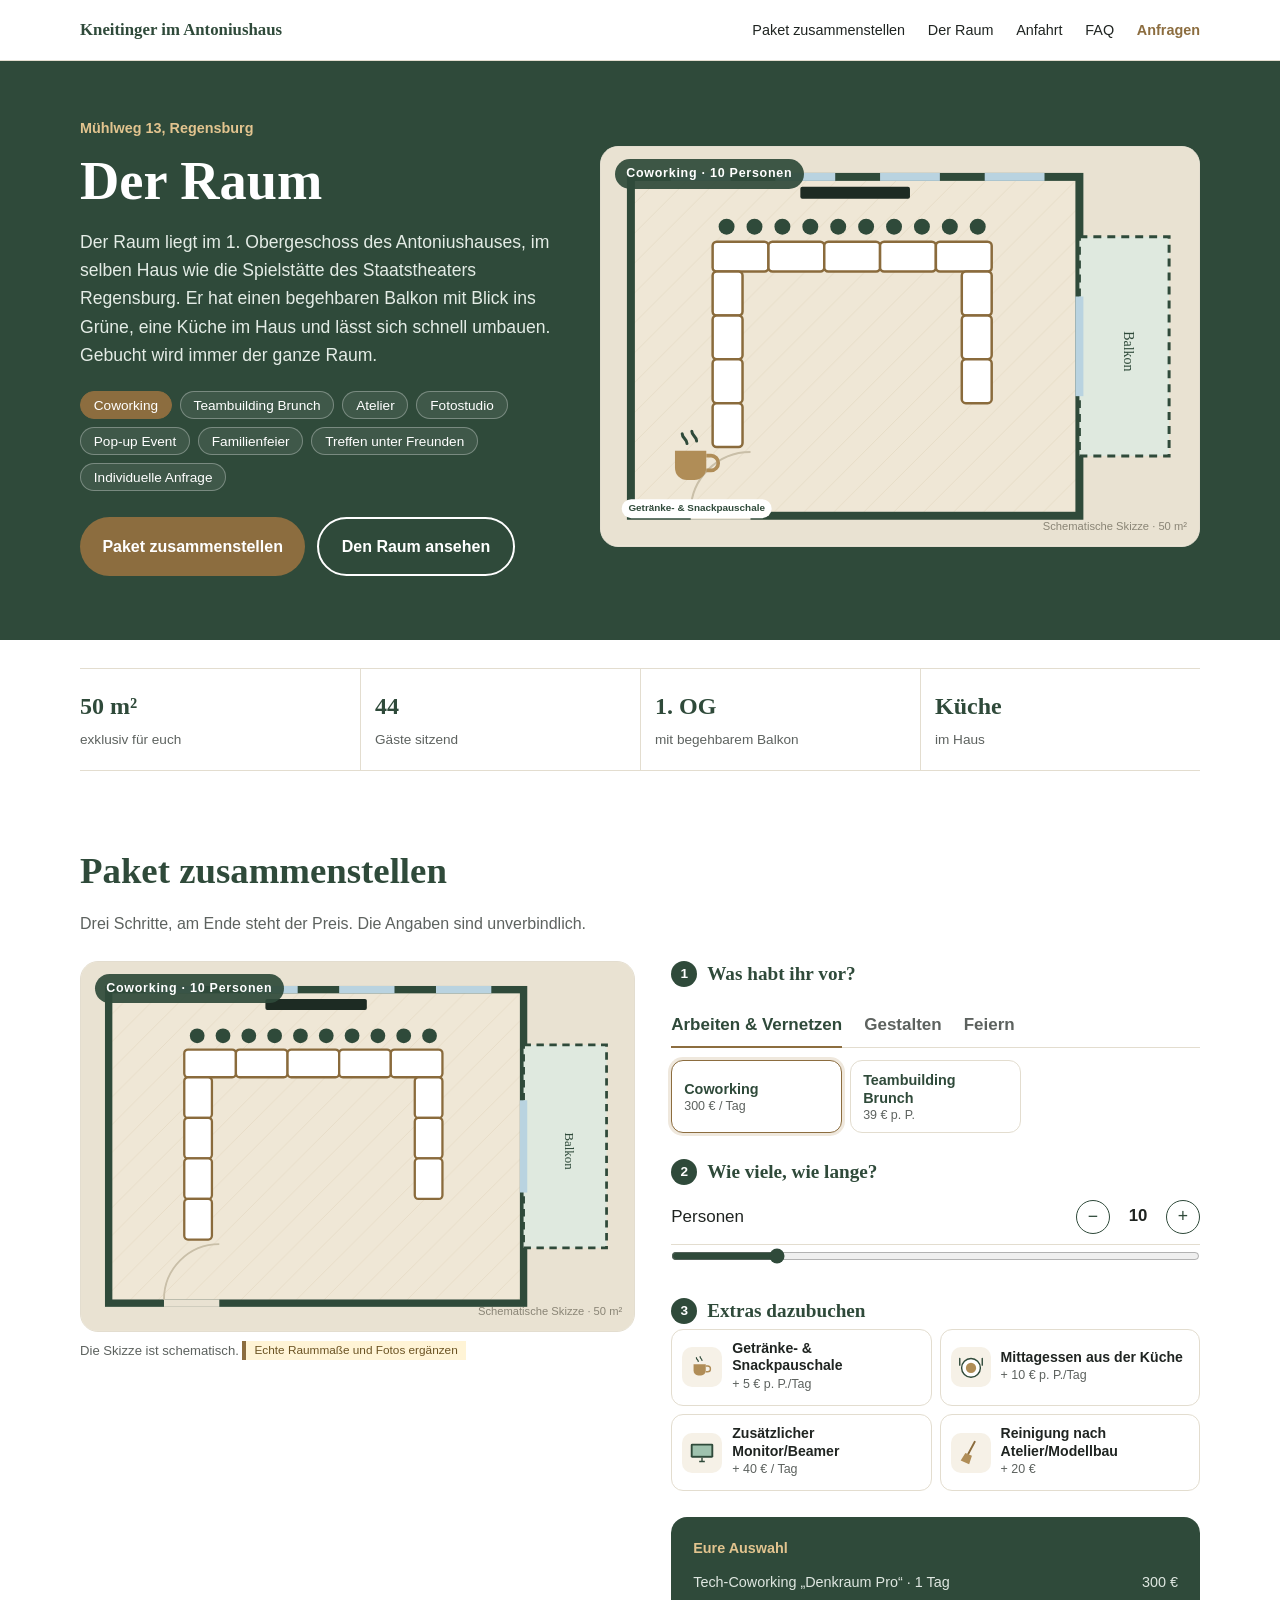
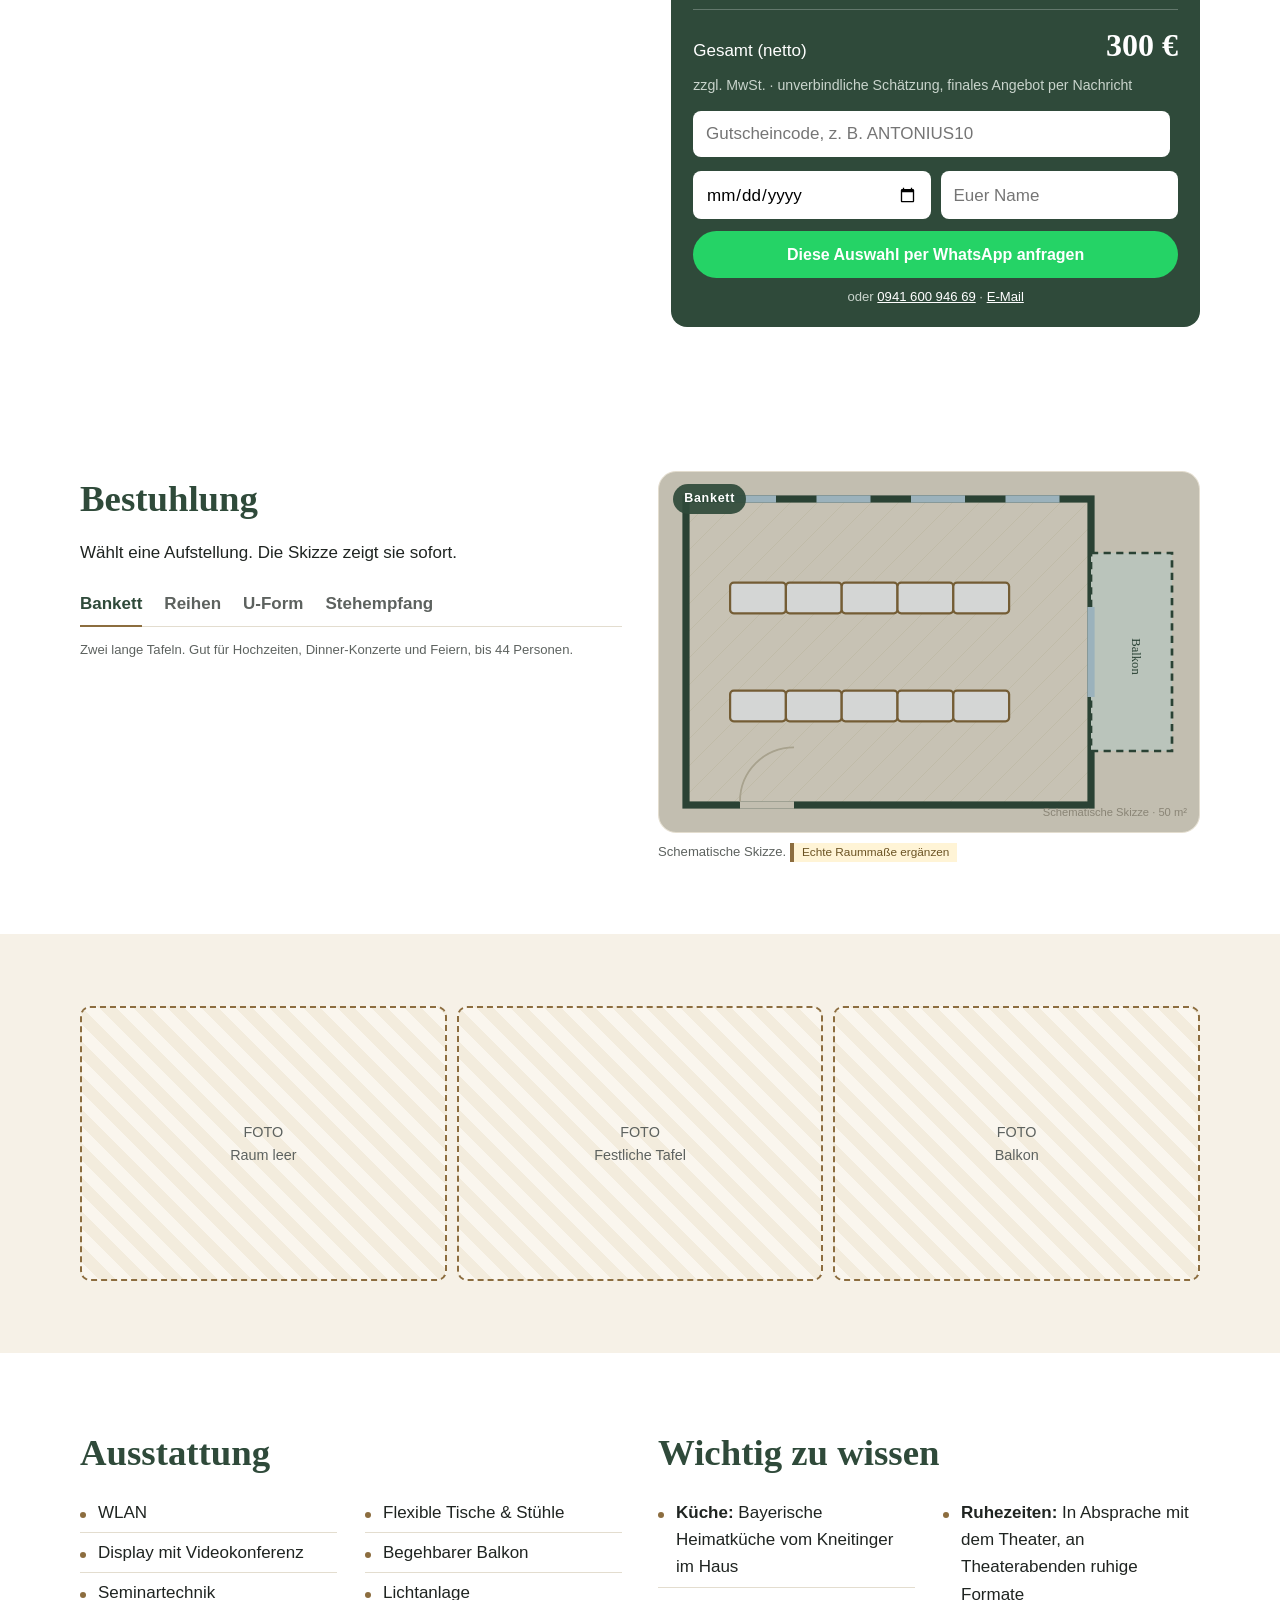
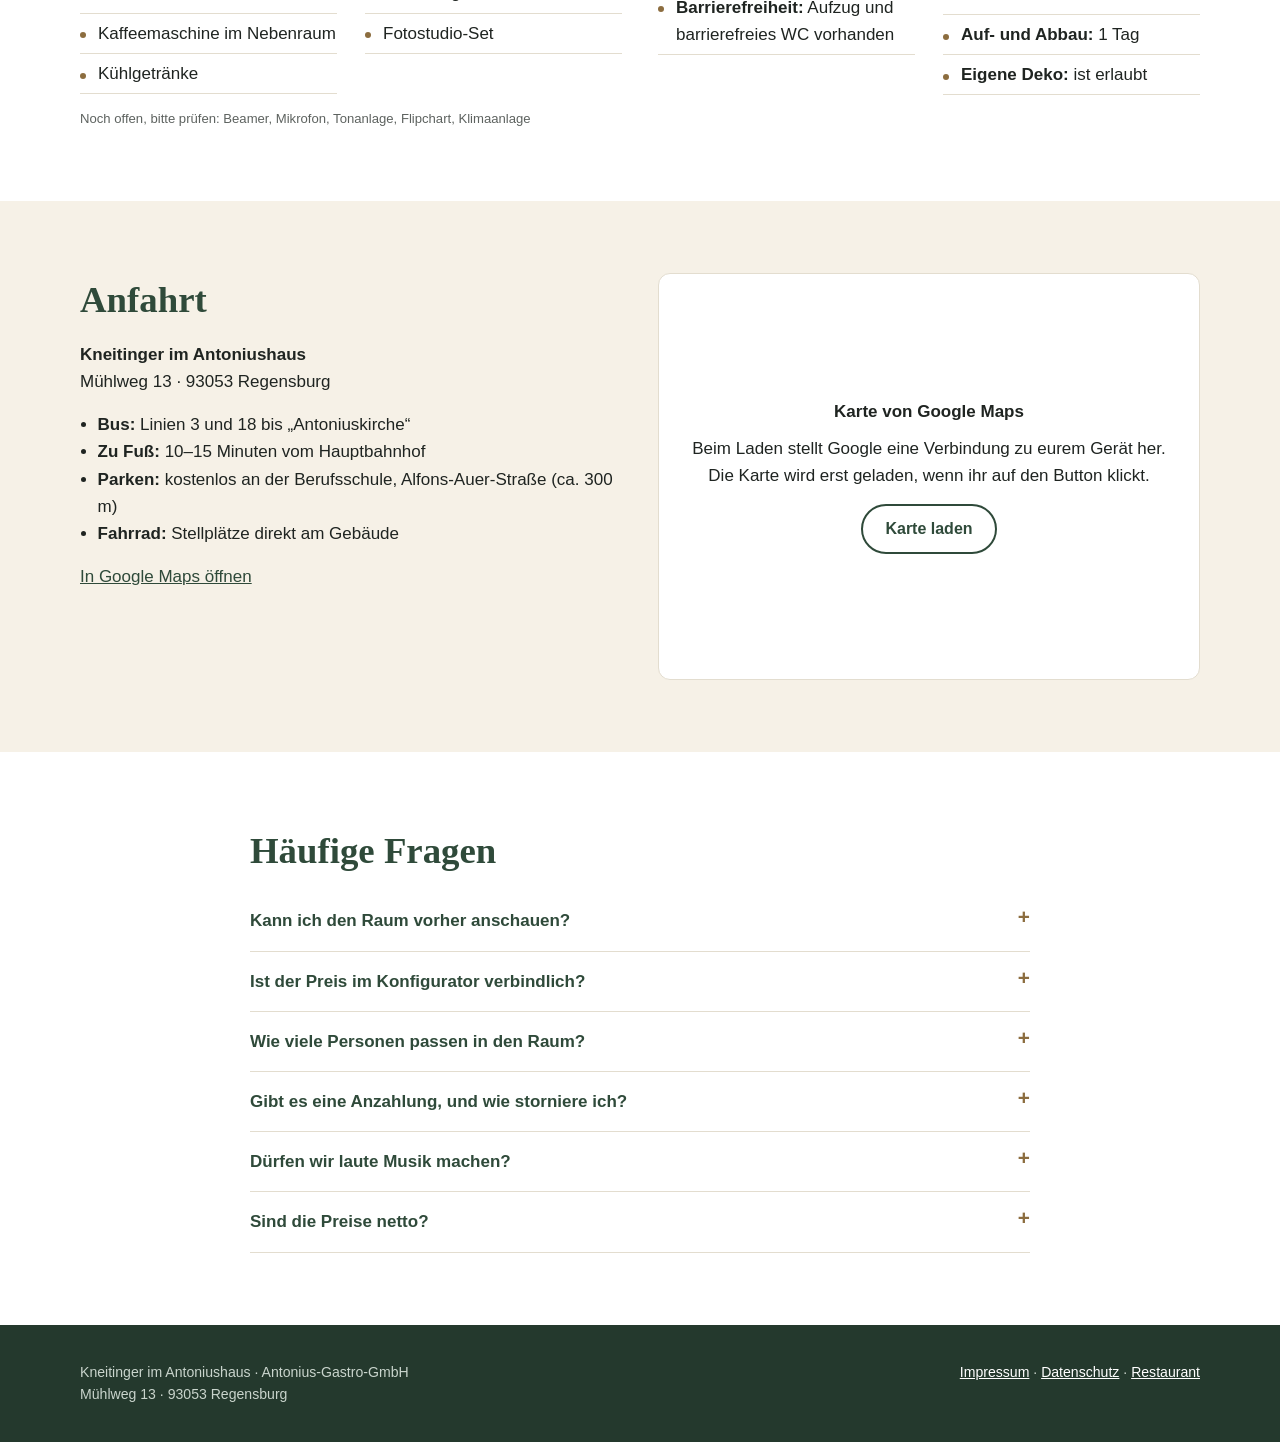
==== commit a1a38be3: "Snackpauschale beim Coworking auf 5 Euro, Sitzplätze in der U-Form zusammenhängend Co-Authored-By: C" ====
--- a/index.html
+++ b/index.html
@@ -369,8 +369,8 @@
 // unit: 'day' = pro Tag, 'person' = pro Person, 'flat' = pauschal
 var PACKAGES = [
   { id:'cowork', group:'Arbeiten & Vernetzen', name:'Tech-Coworking „Denkraum Pro“', short:'Coworking', price:300, unit:'day', layout:'cowork', persons:[2,44,10], days:true,
-    addons:['snack','lunch','extraScreen','clean'], word:'Team',
-    detail:[['Tech-Coworking „Denkraum Pro“','300 € pro Tag für den ganzen Raum.'],['Getränke- & Snackpauschale','25 € pro Person für den ganzen Tag.'],['Mittagessen aus der Küche','10 € pro Person'],['Reinigung','20 €']] },
+    addons:['snack','lunch','extraScreen','clean'], addonPrice:{ snack:5 }, word:'Team',
+    detail:[['Tech-Coworking „Denkraum Pro“','300 € pro Tag für den ganzen Raum.'],['Getränke- & Snackpauschale','5 € pro Person für den ganzen Tag.'],['Mittagessen aus der Küche','10 € pro Person'],['Reinigung','20 €']] },
   { id:'brunch', group:'Arbeiten & Vernetzen', name:'Teambuilding Brunch', short:'Teambuilding Brunch', price:39, unit:'person', layout:'banquet', persons:[10,44,30],
     addons:['mic','drinks2','yoga'], word:'Brunch' },
   { id:'kreativ', group:'Gestalten', name:'Atelier Plus: Kreativraum', short:'Atelier', price:300, unit:'day', layout:'atelier', persons:[2,20,8], days:true,
@@ -482,15 +482,24 @@
   for (var i=0;i<p;i++){ var q=pos[i%6], a=(i/6|0)*1.3 + (i%6); C.push([q[0]+Math.cos(a)*30, q[1]+Math.sin(a)*30]); }
   return {T:T, C:C, props:[]};
 }
-function L_cowork(p){ // U-Form, bis 44 Plätze
-  var T=[], C=[];
-  for (var i=0;i<5;i++) T.push([140+i*56, 110, 56, 30]);
-  for (var j=0;j<4;j++){ T.push([110, 160+j*44, 30, 44]); T.push([390, 160+j*44, 30, 44]); }
-  for (var a=0;a<10;a++) C.push([130+a*28, 82]);
-  for (var a2=0;a2<10;a2++) C.push([130+a2*28, 150]);
-  for (var b=0;b<8;b++){ C.push([84, 150+b*24]); C.push([416, 150+b*24]); }
-  for (var c=0;c<8;c++){ C.push([150, 180+c*20]); C.push([374, 180+c*20]); }
-  return {T:T, C:C.slice(0,p), props:['display']};
+function L_cowork(p){ // U-Form, bis 44 Plätze. Jeder Platz sitzt direkt an einem Tisch.
+  var T=[], i, j;
+  var TOP=110, SX_L=127, SX_R=377, SY=[147,191,235,279];
+  for (i=0;i<5;i++) T.push([140+i*56, TOP, 56, 30]);            // Kopfreihe 112–392
+  SY.forEach(function(y){ T.push([SX_L, y, 30, 44]); T.push([SX_R, y, 30, 44]); });
+  // Außenplätze als durchgehender Weg um das U: links unten → oben, Kopf links → rechts, rechts oben → unten
+  var outer=[], inner=[];
+  for (j=SY.length-1;j>=0;j--){ outer.push([97, SY[j]+11]); outer.push([97, SY[j]-11]); }
+  for (i=0;i<5;i++){ outer.push([126+i*56, 80]); outer.push([154+i*56, 80]); }
+  for (j=0;j<SY.length;j++){ outer.push([407, SY[j]-11]); outer.push([407, SY[j]+11]); }
+  // Innenplätze, gleicher Weg auf der Innenseite
+  for (j=SY.length-1;j>=0;j--){ inner.push([157, SY[j]+11]); inner.push([157, SY[j]-11]); }
+  for (i=1;i<4;i++){ inner.push([126+i*56, 140]); inner.push([154+i*56, 140]); }
+  for (j=0;j<SY.length;j++){ inner.push([347, SY[j]-11]); inner.push([347, SY[j]+11]); }
+  // Zusammenhängend belegen, von der Mitte der Kopfreihe aus
+  function mid(arr, n){ var s = Math.max(0, Math.floor((arr.length - n) / 2)); return arr.slice(s, s + n); }
+  var C = p <= outer.length ? mid(outer, p) : outer.concat(mid(inner, p - outer.length));
+  return {T:T, C:C, props:['display']};
 }
 function L_uni(p){
   var T=[[150,170,110,70],[330,170,110,70],[150,290,110,60],[330,290,110,60]], C=[];
@@ -599,6 +608,8 @@
 var miniStage = new Stage(document.getElementById('miniStage'));
 var state = { pk:'cowork', persons:10, days:1, half:false, addons:[] };
 function pkg(){ return PACKAGES.filter(function(p){ return p.id === state.pk; })[0]; }
+// Paket kann den Preis eines Extras überschreiben (addonPrice)
+function aPrice(p, k){ return (p.addonPrice && k in p.addonPrice) ? p.addonPrice[k] : ADDONS[k].price; }
 function eur(n){ return n.toLocaleString('de-DE', { minimumFractionDigits: 0, maximumFractionDigits: 2 }) + ' €'; }
 
 var pkGroup = null;
@@ -643,8 +654,8 @@
 function buildAddons(){
   var p = pkg(), box = document.getElementById('adList'), h = '';
   p.addons.forEach(function(k){
-    var a = ADDONS[k], incl = (p.incl || []).indexOf(k) >= 0, on = state.addons.indexOf(k) >= 0;
-    var pr = incl ? 'inklusive' : (a.price === null ? (a.label || 'auf Anfrage') : '+ ' + eur(a.price) + (a.unit === 'person' ? ' p. P.' : '') + (a.perDay ? (a.unit === 'person' ? '/Tag' : ' / Tag') : ''));
+    var a = ADDONS[k], ap = aPrice(p, k), incl = (p.incl || []).indexOf(k) >= 0, on = state.addons.indexOf(k) >= 0;
+    var pr = incl ? 'inklusive' : (ap === null ? (a.label || 'auf Anfrage') : '+ ' + eur(ap) + (a.unit === 'person' ? ' p. P.' : '') + (a.perDay ? (a.unit === 'person' ? '/Tag' : ' / Tag') : ''));
     h += '<label class="ad' + (on ? ' on' : '') + (incl ? ' incl' : '') + '" data-k="' + k + '"><input type="checkbox"' + (on ? ' checked' : '') + (incl ? ' disabled' : '') + '><span class="ic">' + imgTag(a) + '</span><span><b>' + a.name + '</b><span>' + pr + '</span></span></label>';
   });
   box.innerHTML = h;
@@ -669,9 +680,10 @@
   state.addons.forEach(function(k){
     var a = ADDONS[k];
     if ((p.incl || []).indexOf(k) >= 0){ L.push([a.name, 'inkl.']); return; }
-    if (a.price === null){ L.push([a.name, 'auf Anfrage']); return; }
-    var v = a.price * (a.unit === 'person' ? state.persons : 1) * (a.perDay ? days : 1);
-    L.push([a.name + (a.unit === 'person' ? ' · ' + state.persons + ' × ' + eur(a.price) : ''), v]); sub += v;
+    var ap = aPrice(p, k);
+    if (ap === null){ L.push([a.name, 'auf Anfrage']); return; }
+    var v = ap * (a.unit === 'person' ? state.persons : 1) * (a.perDay ? days : 1);
+    L.push([a.name + (a.unit === 'person' ? ' · ' + state.persons + ' × ' + eur(ap) : ''), v]); sub += v;
     if (a.unit === 'person') food += v;
   });
   if (p.min){
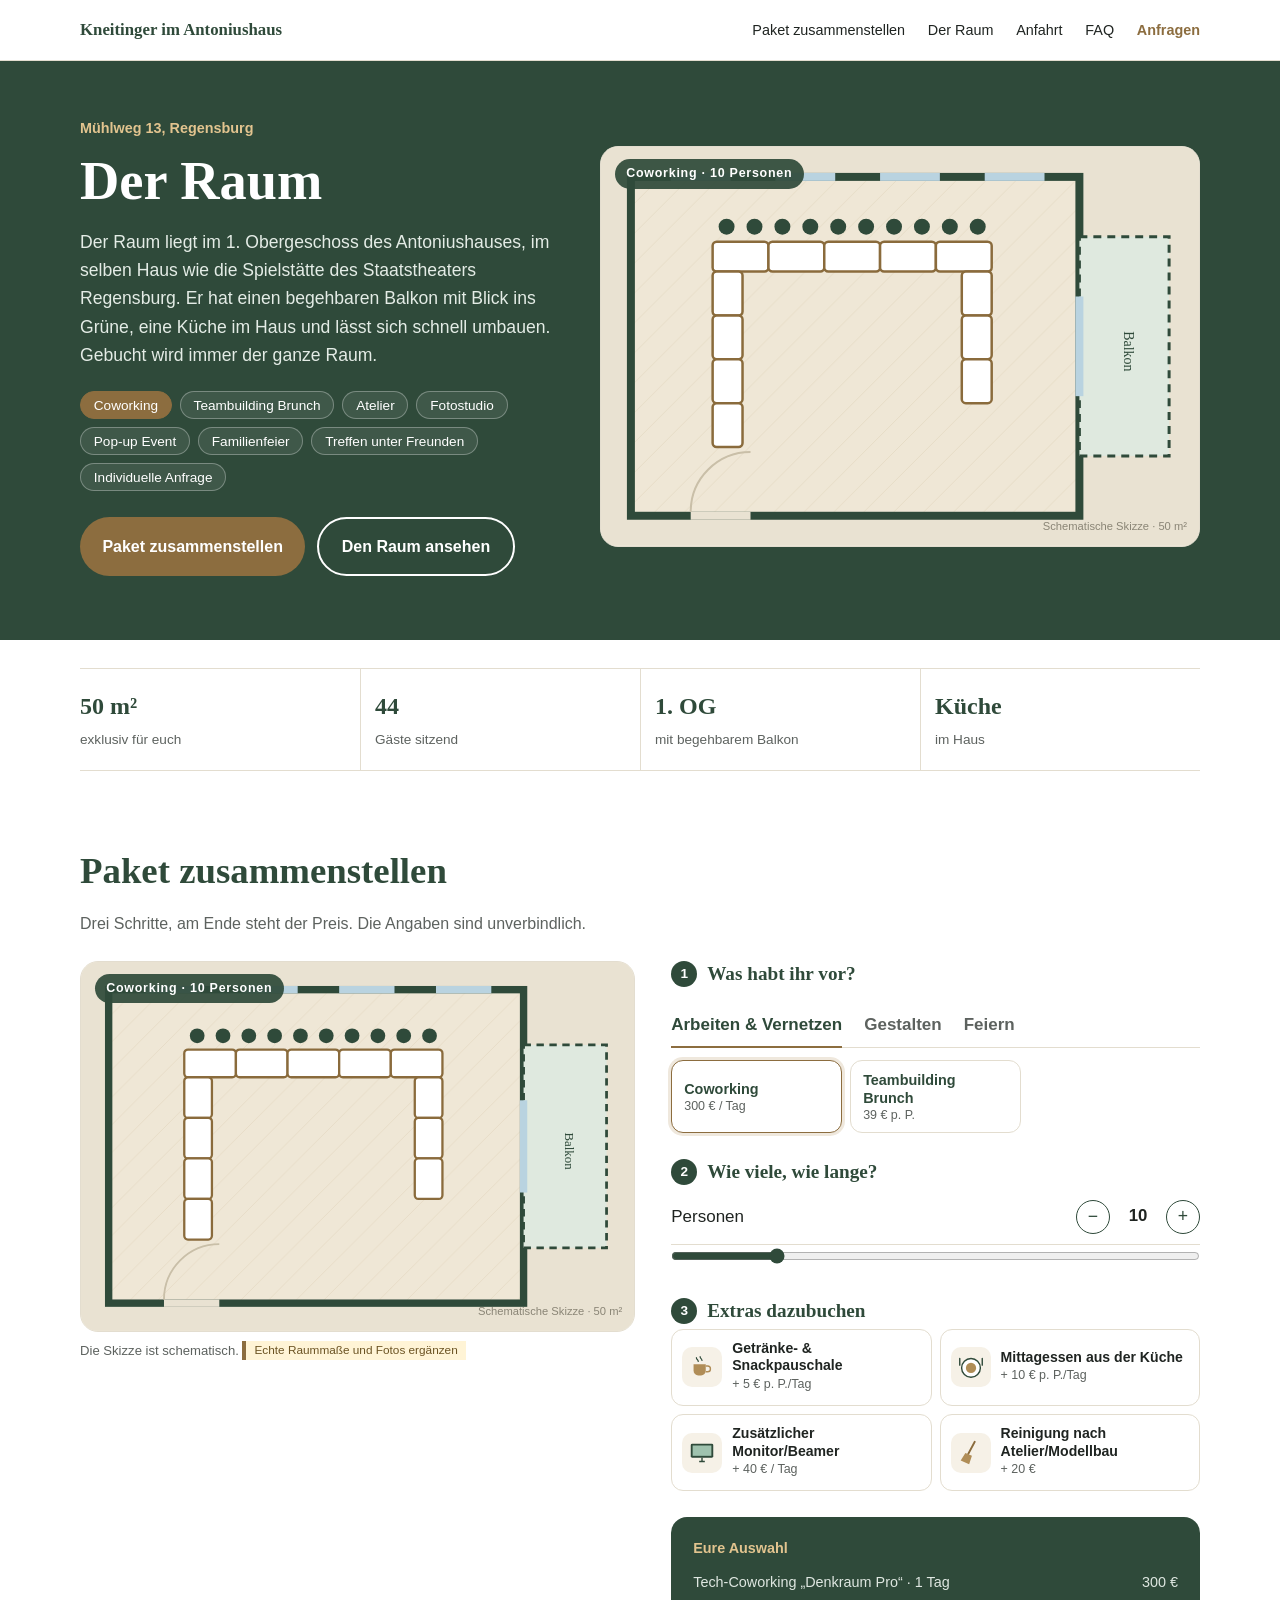
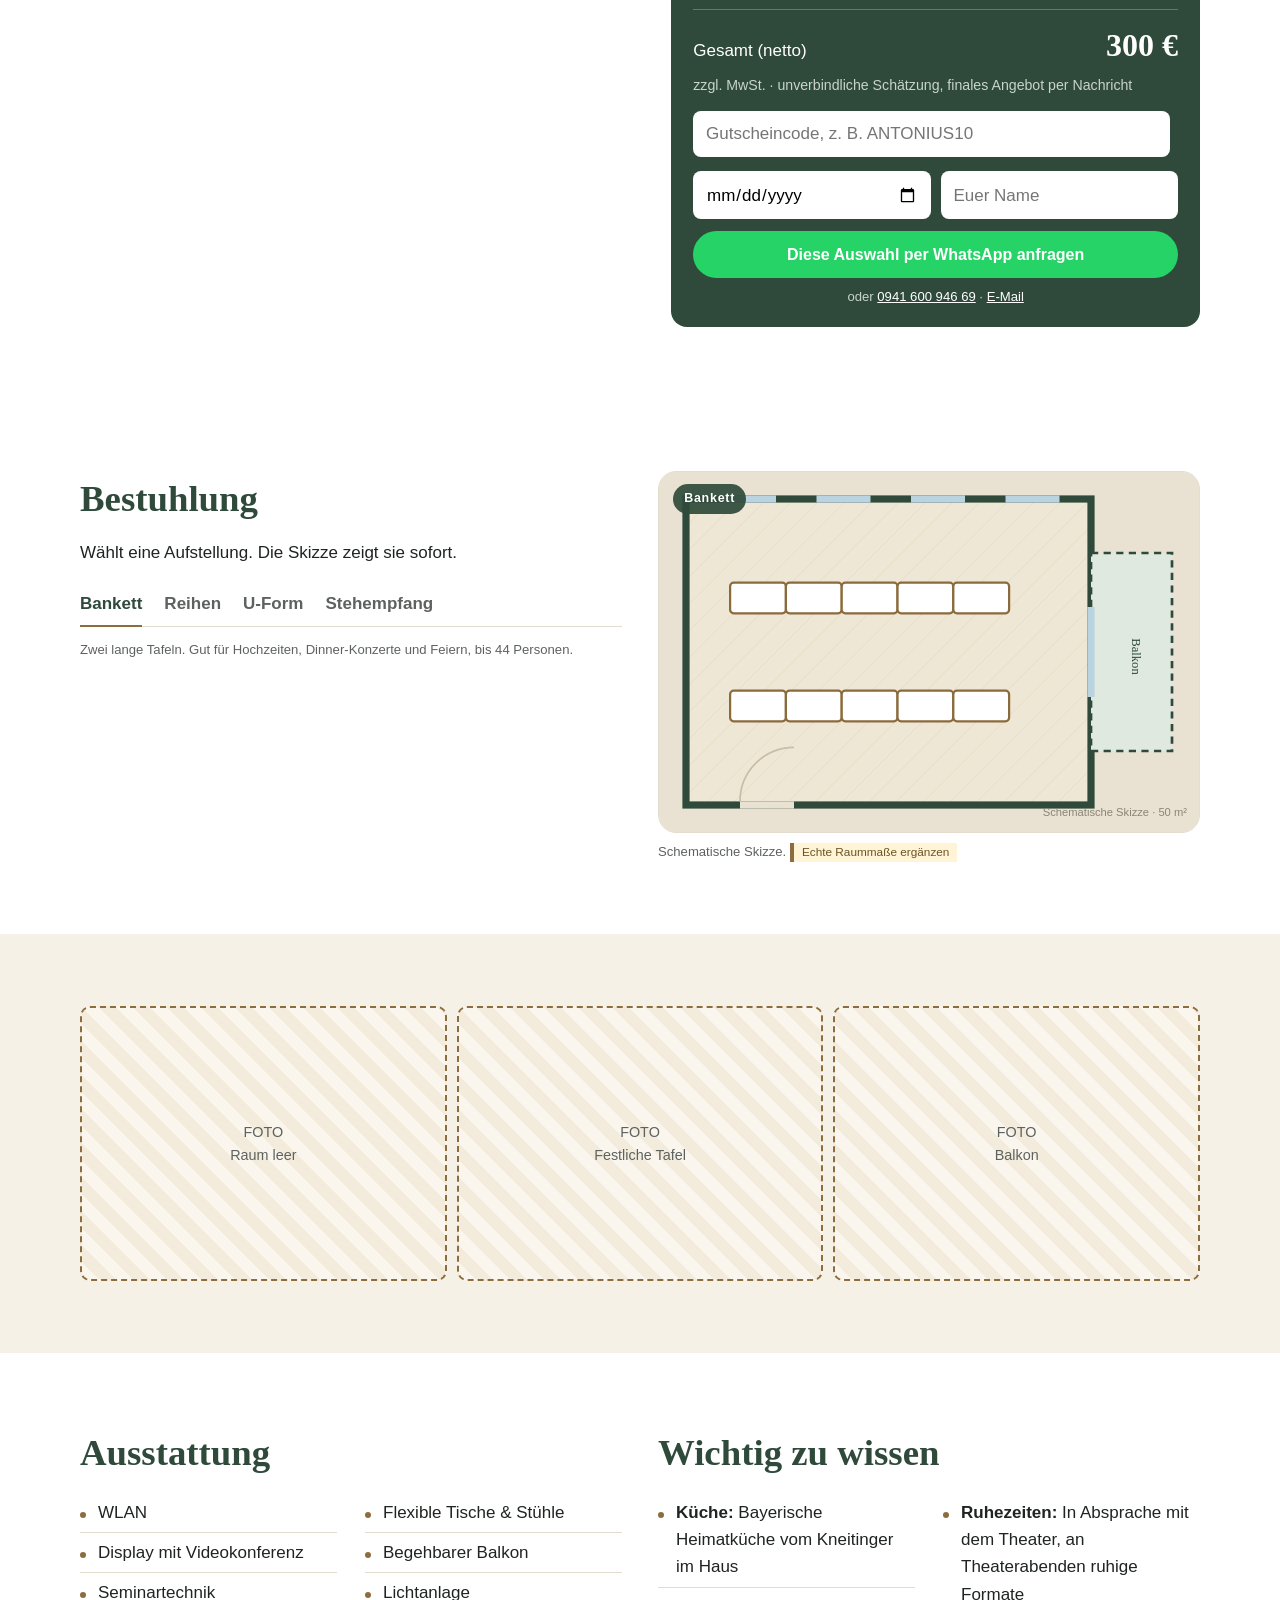
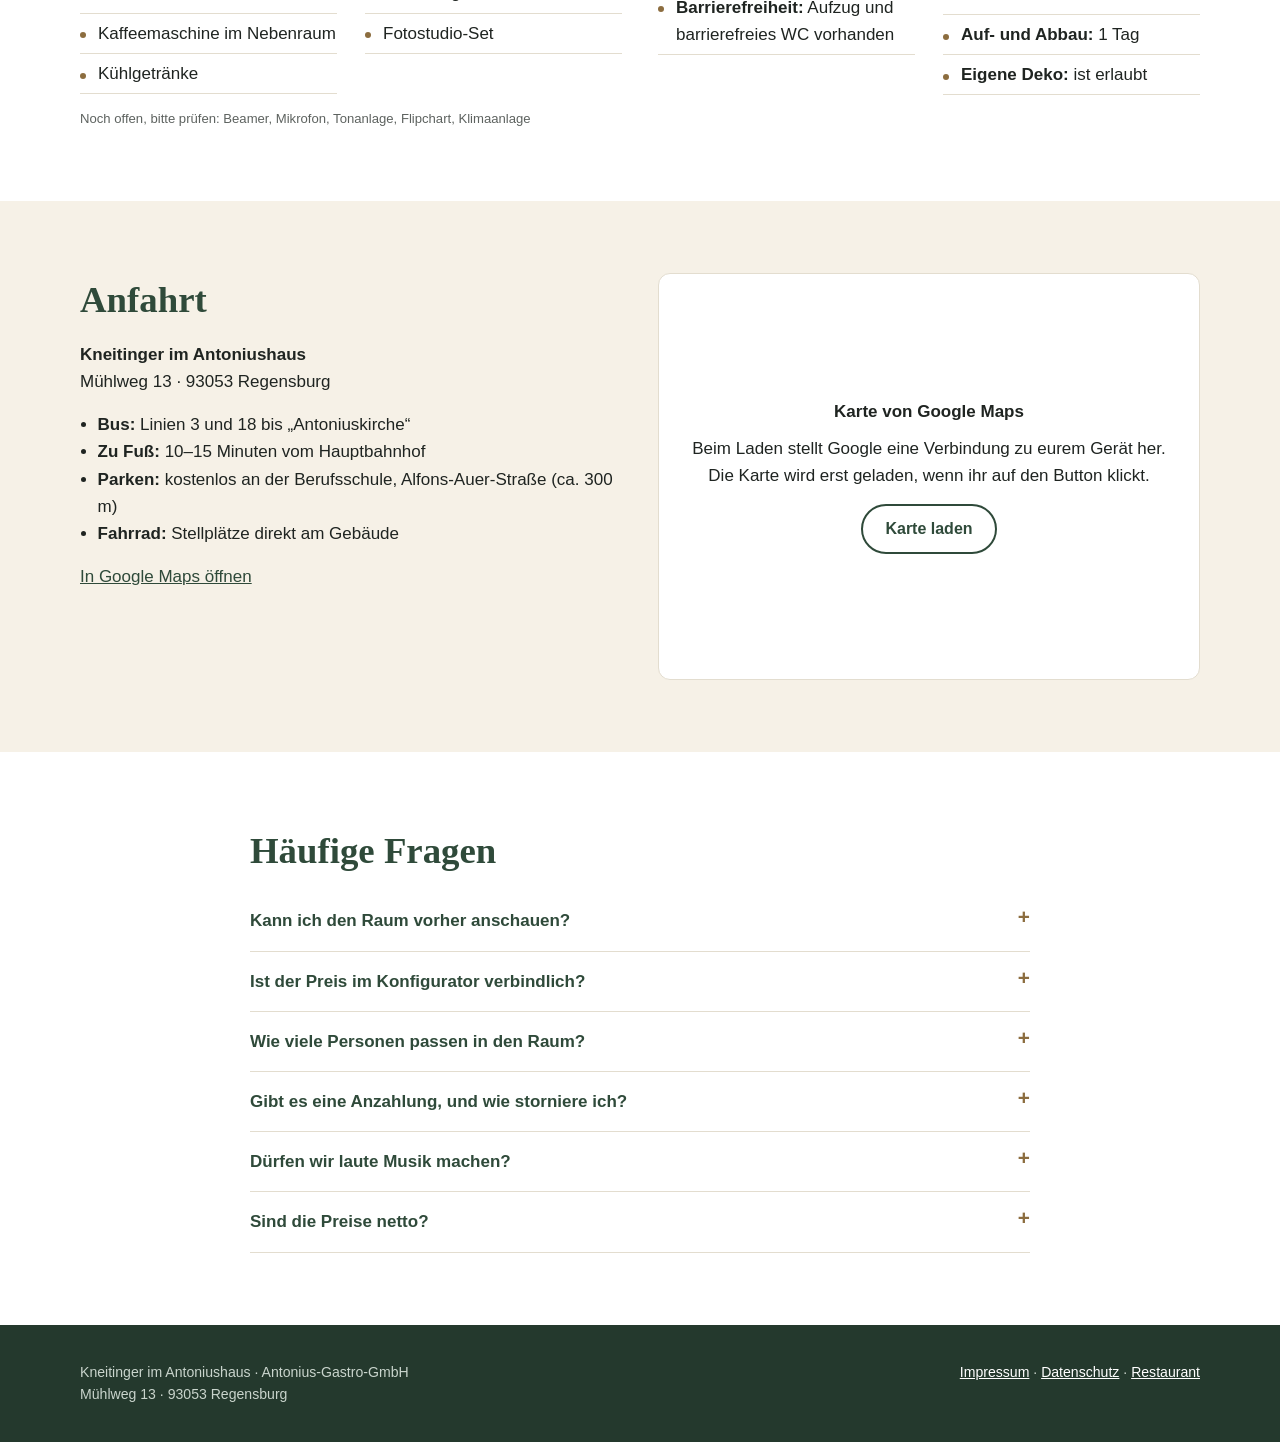
==== commit 694b3f01: "Grafik: nur noch Tische und Personen, keine Extras-Icons und Effekte Co-Authored-By: Claude Opus 5.5" ====
--- a/index.html
+++ b/index.html
@@ -519,16 +519,9 @@
 
 function Stage(el){
   this.el = el;
-  el.innerHTML = stageSVG(el.id) + '<div class="fx-dim"></div><div class="fx-light"></div><div class="label"></div><div class="cap">Schematische Skizze · 50 m²</div>';
+  // Grafik zeigt nur Raum, Tische und Personen (keine Extras-Icons, Lichteffekte oder Deko)
+  el.innerHTML = stageSVG(el.id) + '<div class="label"></div><div class="cap">Schematische Skizze · 50 m²</div>';
   this.svg = el.querySelector('svg');
-  this.pops = {};
-  var self = this;
-  Object.keys(ADDONS).forEach(function(k){
-    var a = ADDONS[k], d = document.createElement('div');
-    d.className = 'pop'; d.style.left = a.pop[0] + '%'; d.style.top = a.pop[1] + '%';
-    d.innerHTML = imgTag(a) + '<span class="tag">' + a.name.split(' (')[0] + '</span>';
-    el.appendChild(d); self.pops[k] = d;
-  });
 }
 Stage.prototype.render = function(layout, persons, label, addons){
   var L = LAYOUTS[layout](persons), svg = this.svg;
@@ -546,16 +539,8 @@
     g.style.transform = 'translate(' + c[0] + 'px,' + c[1] + 'px)';
     g.classList.remove('off');
   });
-  svg.querySelectorAll('[data-k]').forEach(function(g){ g.classList.toggle('off', L.props.indexOf(g.dataset.k) < 0); });
+  svg.querySelectorAll('[data-k]').forEach(function(g){ g.classList.add('off'); });
   this.el.querySelector('.label').textContent = label;
-  var fx = false, self = this, on = addons || [];
-  Object.keys(this.pops).forEach(function(k){
-    var show = on.indexOf(k) >= 0;
-    self.pops[k].classList.toggle('on', show);
-    if (show && ADDONS[k].fx === 'lights') fx = true;
-  });
-  this.el.classList.toggle('lights', fx);
-  this.el.classList.toggle('evening', ['banquet','dinner','rows','standing'].indexOf(layout) >= 0);
 };
 
 /* ============================ HERO: Autoplay ============================ */
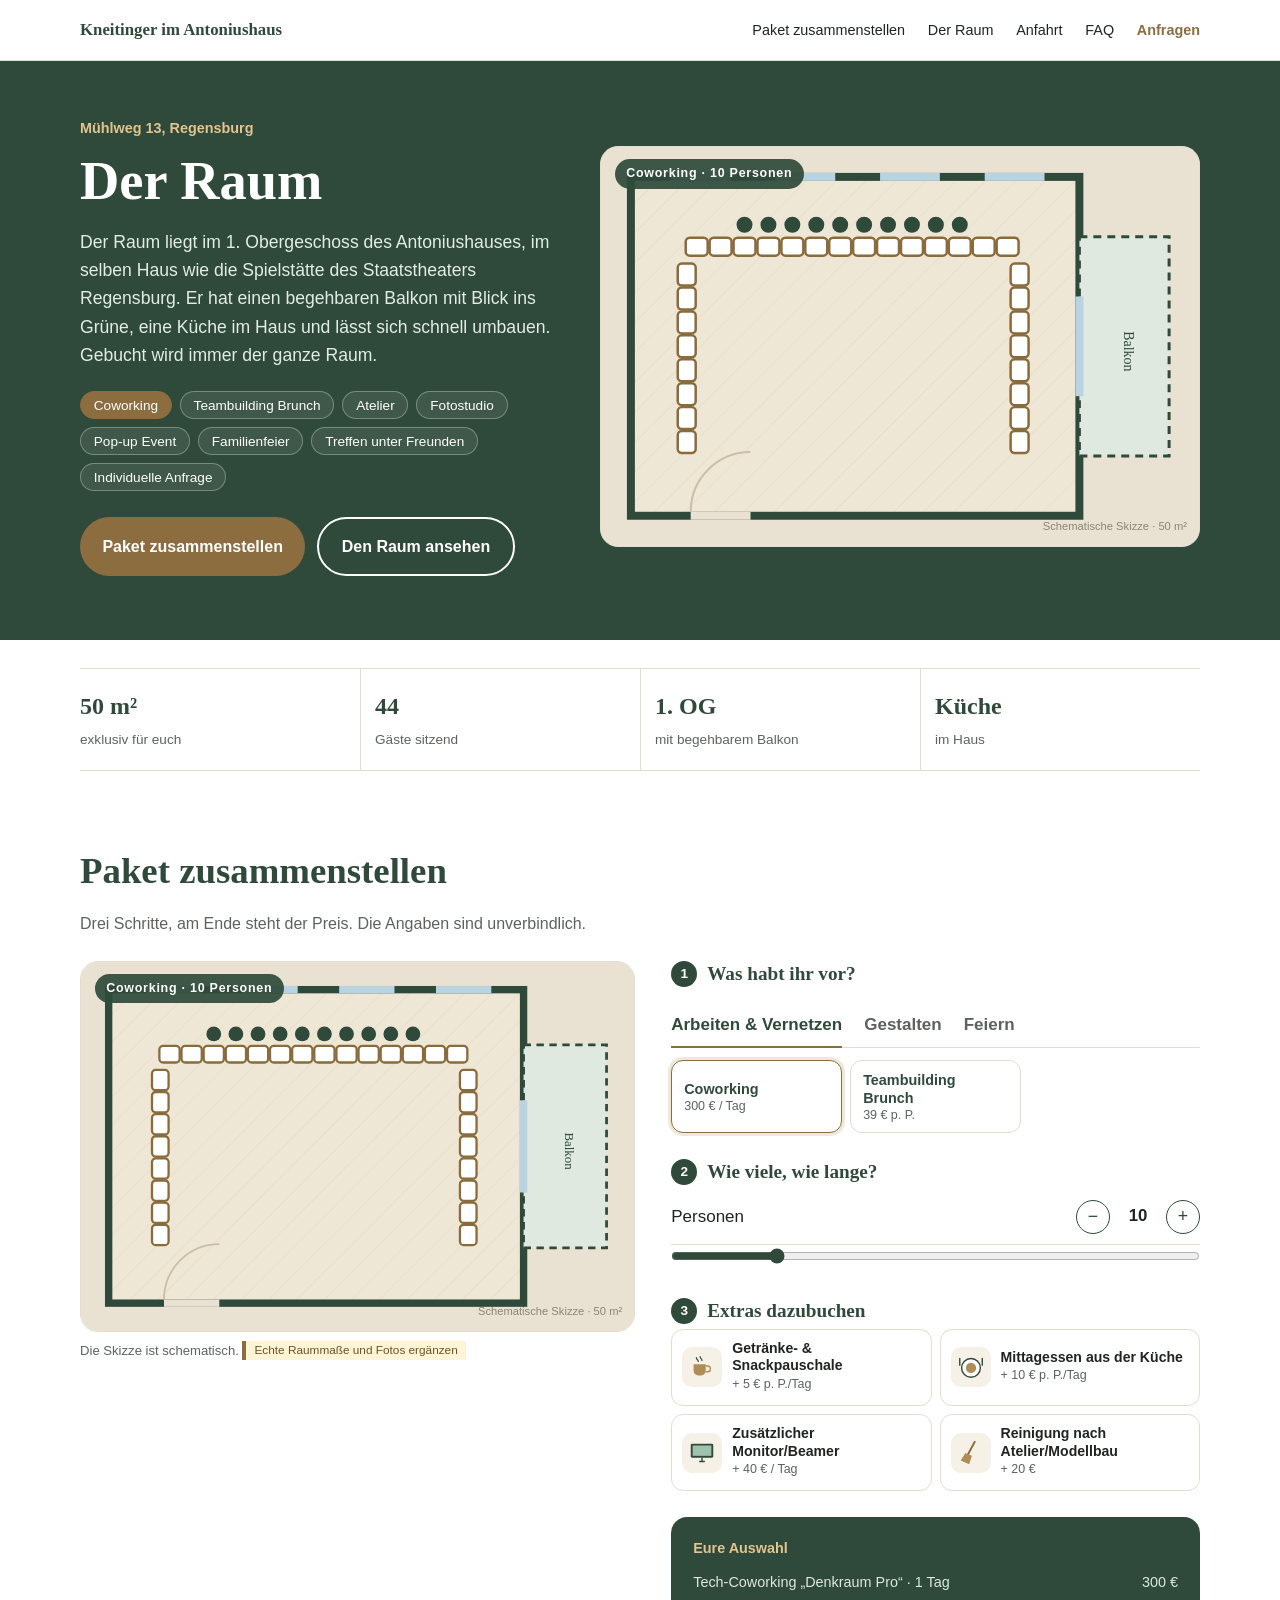
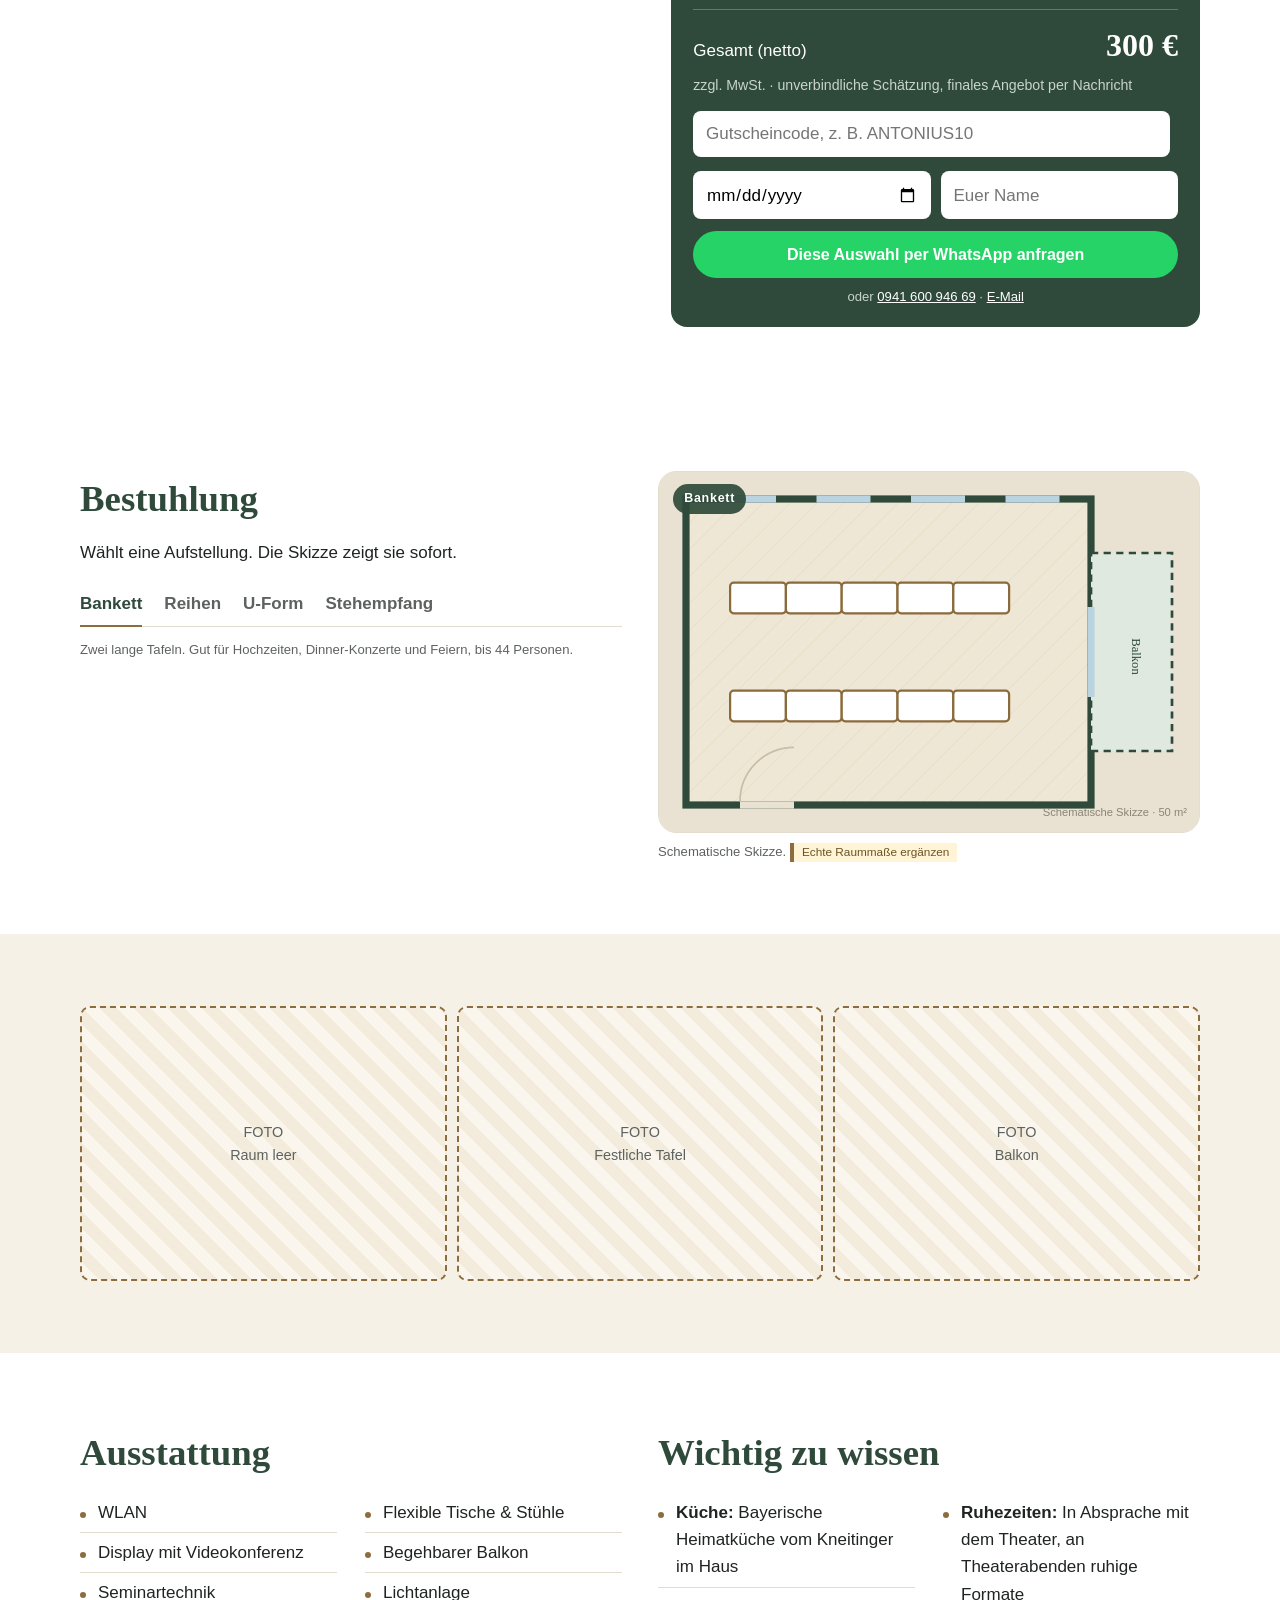
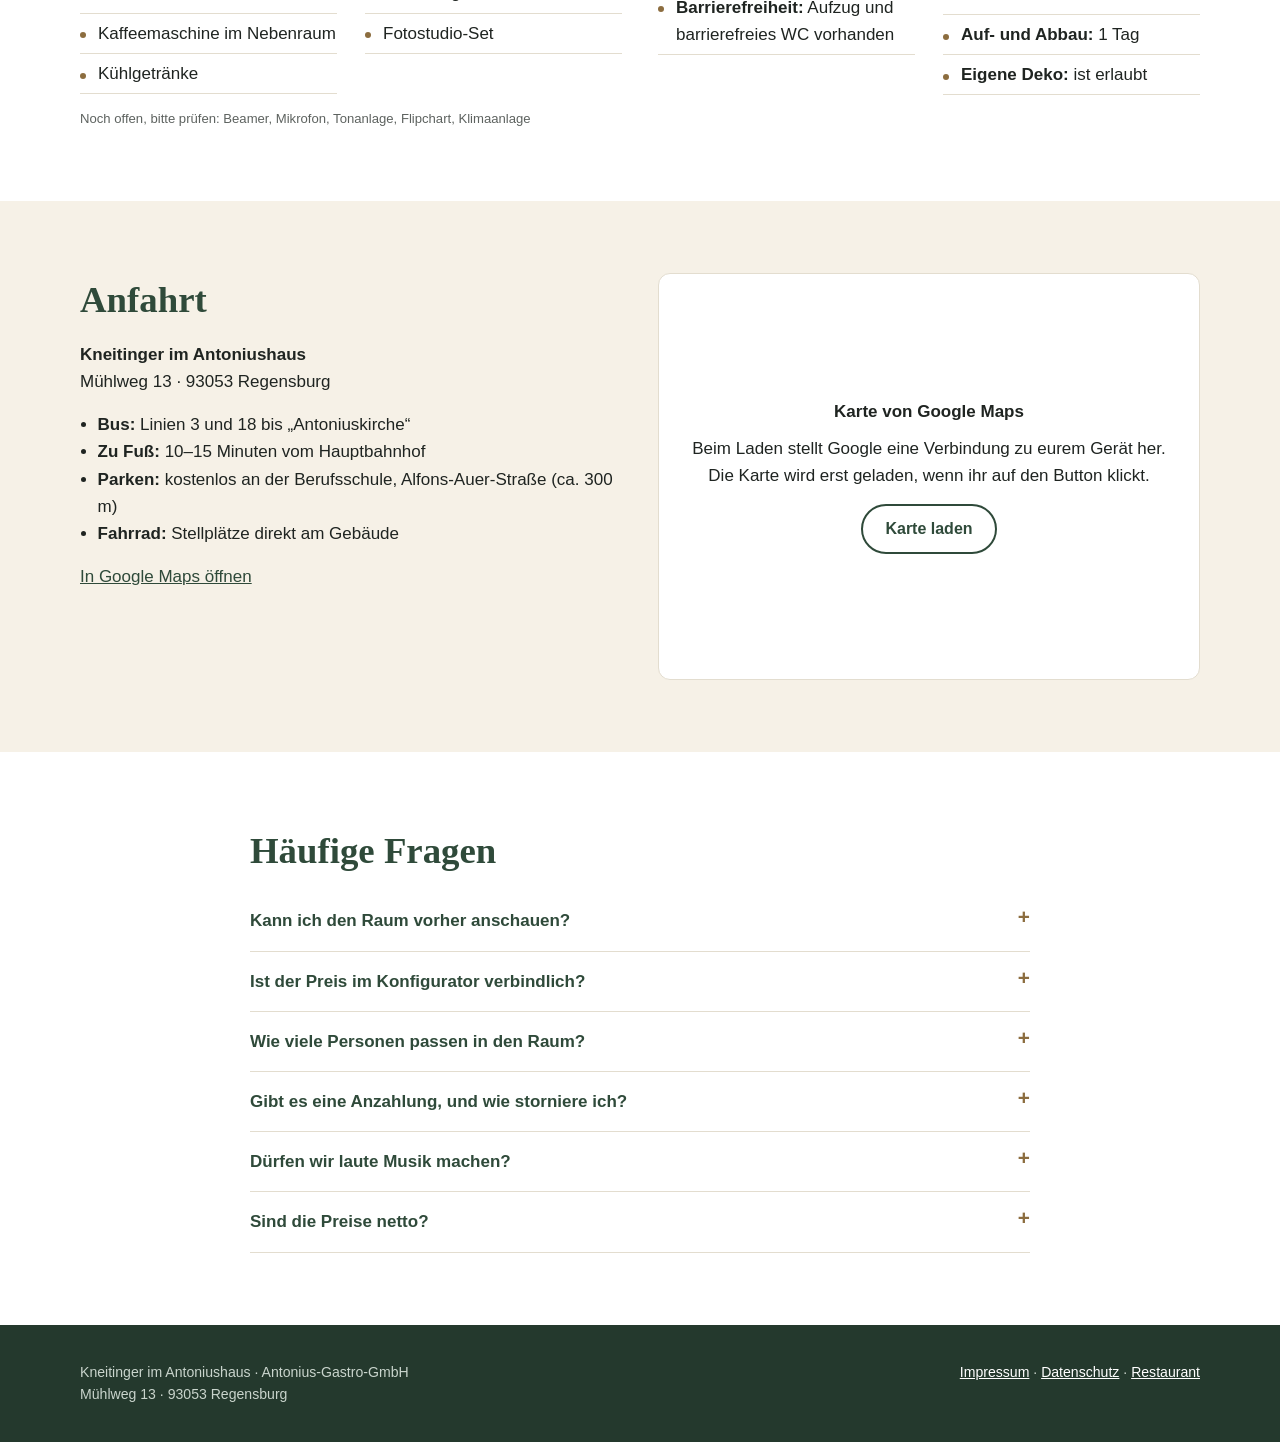
==== commit 13947981: "U-Form: eigener kleiner Tisch pro Person Co-Authored-By: Claude Opus 5.5 <noreply@anthropic.com>" ====
--- a/index.html
+++ b/index.html
@@ -82,7 +82,7 @@
   /* ---------- KONFIGURATOR ---------- */
   .cfg{display:grid;grid-template-columns:1.05fr 1fr;gap:36px;align-items:start}
   .cfg .left{position:sticky;top:80px}
-  @media(max-width:900px){.cfg{grid-template-columns:minmax(0,1fr)}.cfg .left{position:relative;top:0}}
+  @media(max-width:900px){.cfg{grid-template-columns:minmax(0,1fr)}.cfg .left{display:none}}
   .step{margin-bottom:26px}
   .step h3{display:flex;align-items:center;gap:10px}
   .step h3 .n{display:inline-flex;width:26px;height:26px;border-radius:50%;background:var(--g);color:#fff;font-family:var(--sans);font-size:.85rem;align-items:center;justify-content:center}
@@ -429,7 +429,7 @@
 
 /* ============================ RAUM-ZEICHNUNG ============================ */
 // Raum: 600 × 400 Einheiten. Innenraum x 30–480, y 30–370, Balkon rechts.
-var NT = 12, NC = 44;
+var NT = 50, NC = 50;
 function stageSVG(id){
   var s = '<svg viewBox="0 0 600 400" xmlns="http://www.w3.org/2000/svg" aria-hidden="true">';
   s += '<defs><pattern id="fl'+id+'" width="30" height="30" patternUnits="userSpaceOnUse"><rect width="30" height="30" fill="#efe7d6"/><path d="M0 30L30 0" stroke="#e6dcc6" stroke-width="1"/></pattern></defs>';
@@ -482,24 +482,24 @@
   for (var i=0;i<p;i++){ var q=pos[i%6], a=(i/6|0)*1.3 + (i%6); C.push([q[0]+Math.cos(a)*30, q[1]+Math.sin(a)*30]); }
   return {T:T, C:C, props:[]};
 }
-function L_cowork(p){ // U-Form, bis 44 Plätze. Jeder Platz sitzt direkt an einem Tisch.
-  var T=[], i, j;
-  var TOP=110, SX_L=127, SX_R=377, SY=[147,191,235,279];
-  for (i=0;i<5;i++) T.push([140+i*56, TOP, 56, 30]);            // Kopfreihe 112–392
-  SY.forEach(function(y){ T.push([SX_L, y, 30, 44]); T.push([SX_R, y, 30, 44]); });
-  // Außenplätze als durchgehender Weg um das U: links unten → oben, Kopf links → rechts, rechts oben → unten
-  var outer=[], inner=[];
-  for (j=SY.length-1;j>=0;j--){ outer.push([97, SY[j]+11]); outer.push([97, SY[j]-11]); }
-  for (i=0;i<5;i++){ outer.push([126+i*56, 80]); outer.push([154+i*56, 80]); }
-  for (j=0;j<SY.length;j++){ outer.push([407, SY[j]-11]); outer.push([407, SY[j]+11]); }
-  // Innenplätze, gleicher Weg auf der Innenseite
-  for (j=SY.length-1;j>=0;j--){ inner.push([157, SY[j]+11]); inner.push([157, SY[j]-11]); }
-  for (i=1;i<4;i++){ inner.push([126+i*56, 140]); inner.push([154+i*56, 140]); }
-  for (j=0;j<SY.length;j++){ inner.push([347, SY[j]-11]); inner.push([347, SY[j]+11]); }
-  // Zusammenhängend belegen, von der Mitte der Kopfreihe aus
+function L_cowork(p){ // U-Form: jede Person bekommt einen eigenen kleinen Tisch, bis 50 Plätze
+  var outer=[], inner=[], x, y;
+  function seat(arr, t, c){ arr.push({t:t, c:c}); }
+  // Äußeres U als durchgehender Weg: links unten → oben, Kopfreihe links → rechts, rechts oben → unten
+  for (y=296;y>=128;y-=24) seat(outer, [86,y,18,22], [64,y]);
+  for (x=96;x<=408;x+=24)  seat(outer, [x,100,22,18], [x,78]);
+  for (y=128;y<=296;y+=24) seat(outer, [420,y,18,22], [442,y]);
+  // Inneres U, gleicher Weg
+  for (y=284;y>=164;y-=24) seat(inner, [150,y,18,22], [128,y]);
+  for (x=174;x<=342;x+=24) seat(inner, [x,150,22,18], [x,128]);
+  for (y=164;y<=284;y+=24) seat(inner, [360,y,18,22], [382,y]);
+  // Zusammenhängend belegen, von der Mitte der Kopfreihe aus nach außen
   function mid(arr, n){ var s = Math.max(0, Math.floor((arr.length - n) / 2)); return arr.slice(s, s + n); }
-  var C = p <= outer.length ? mid(outer, p) : outer.concat(mid(inner, p - outer.length));
-  return {T:T, C:C, props:['display']};
+  // Das äußere U ist immer komplett aufgebaut, das innere nur so weit wie nötig
+  var S = p <= outer.length ? mid(outer, Math.max(0, p)) : outer.concat(mid(inner, p - outer.length));
+  var T = outer.map(function(s){ return s.t; });
+  if (p > outer.length) T = T.concat(mid(inner, p - outer.length).map(function(s){ return s.t; }));
+  return { T:T, C:S.map(function(s){ return s.c; }), props:[] };
 }
 function L_uni(p){
   var T=[[150,170,110,70],[330,170,110,70],[150,290,110,60],[330,290,110,60]], C=[];
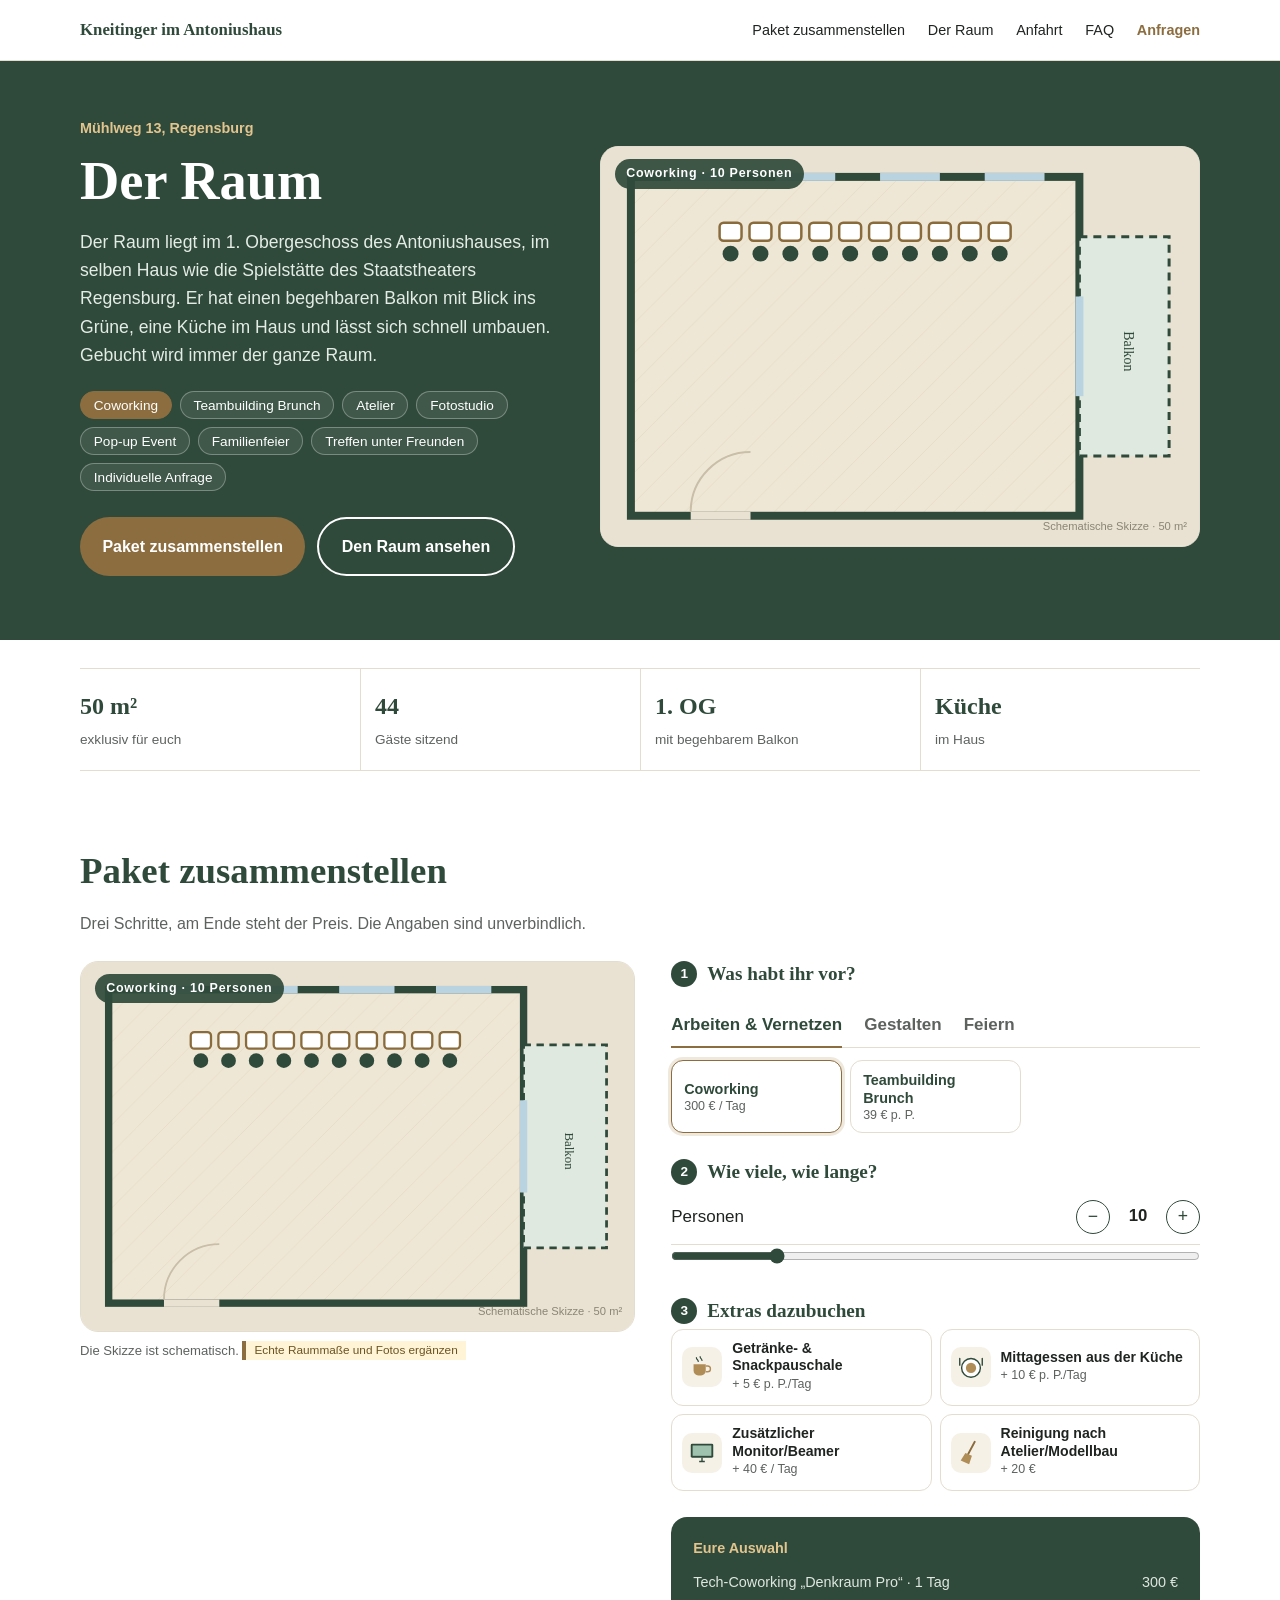
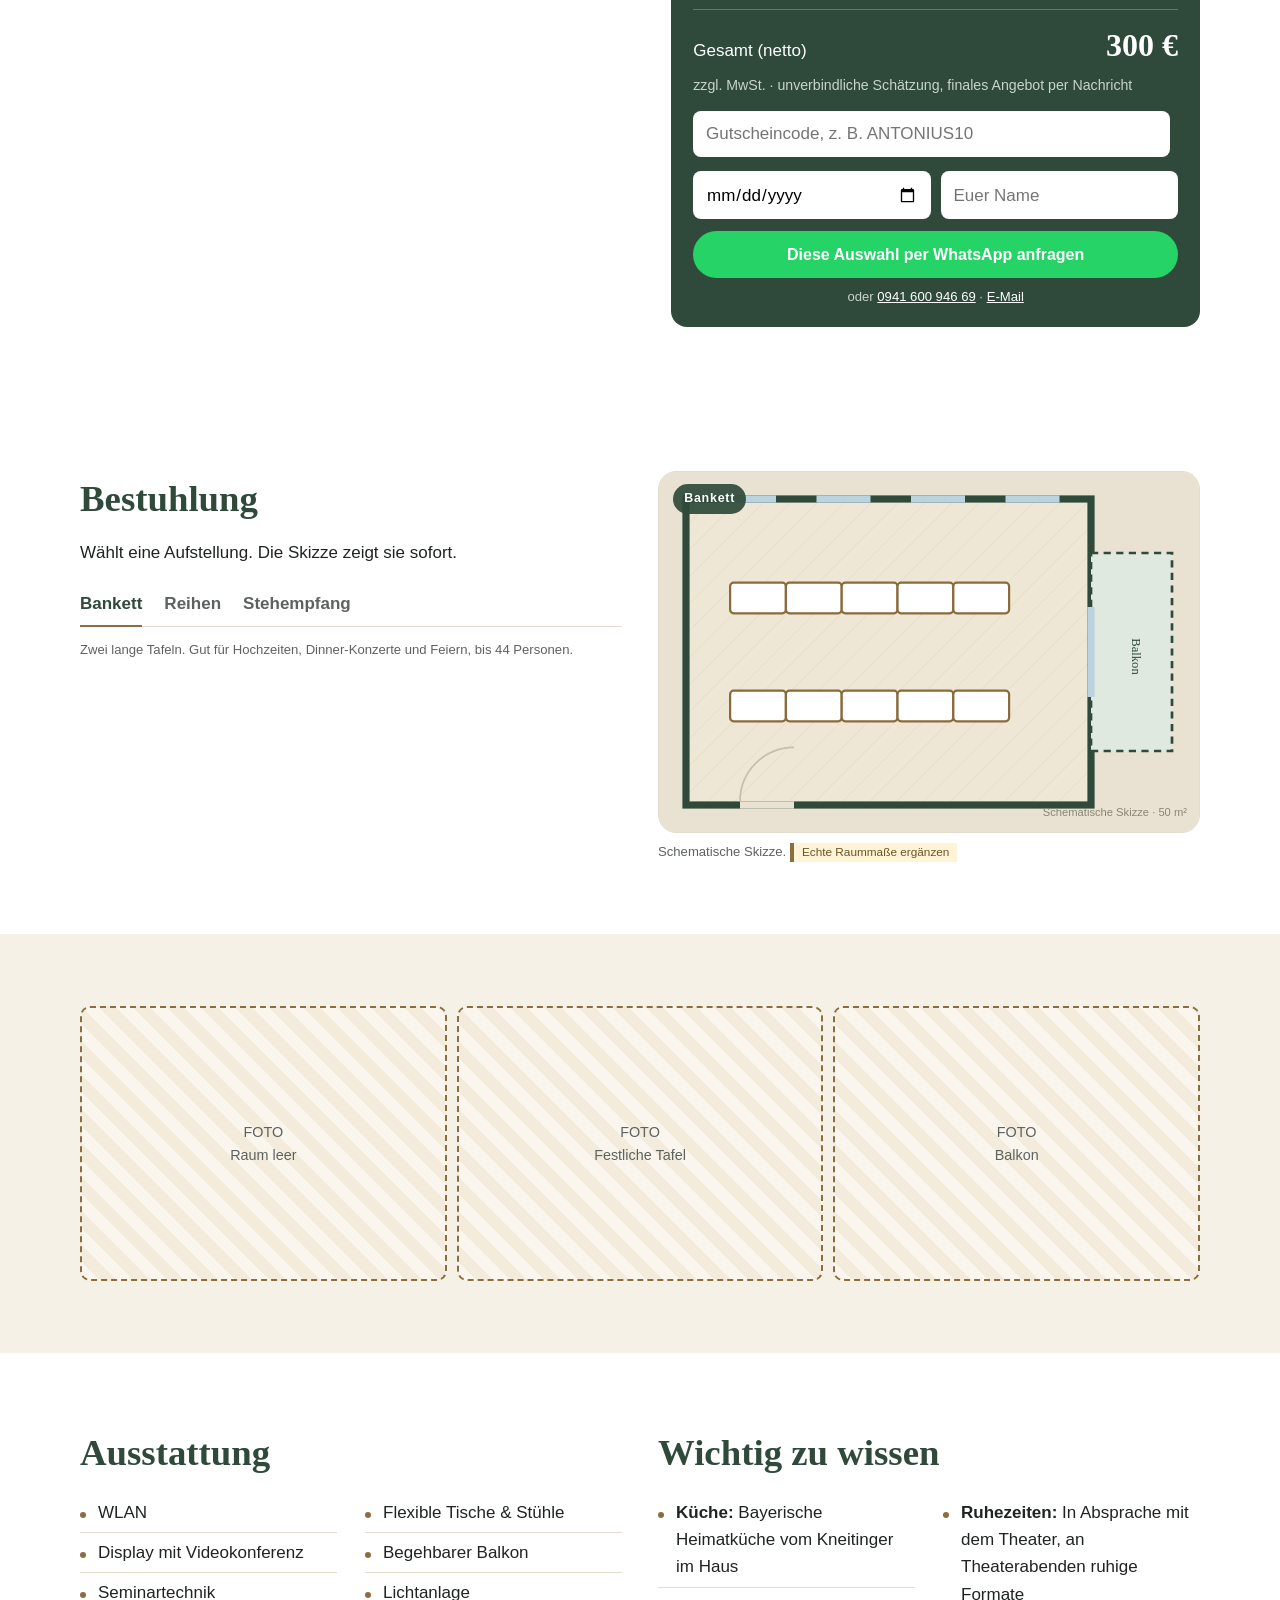
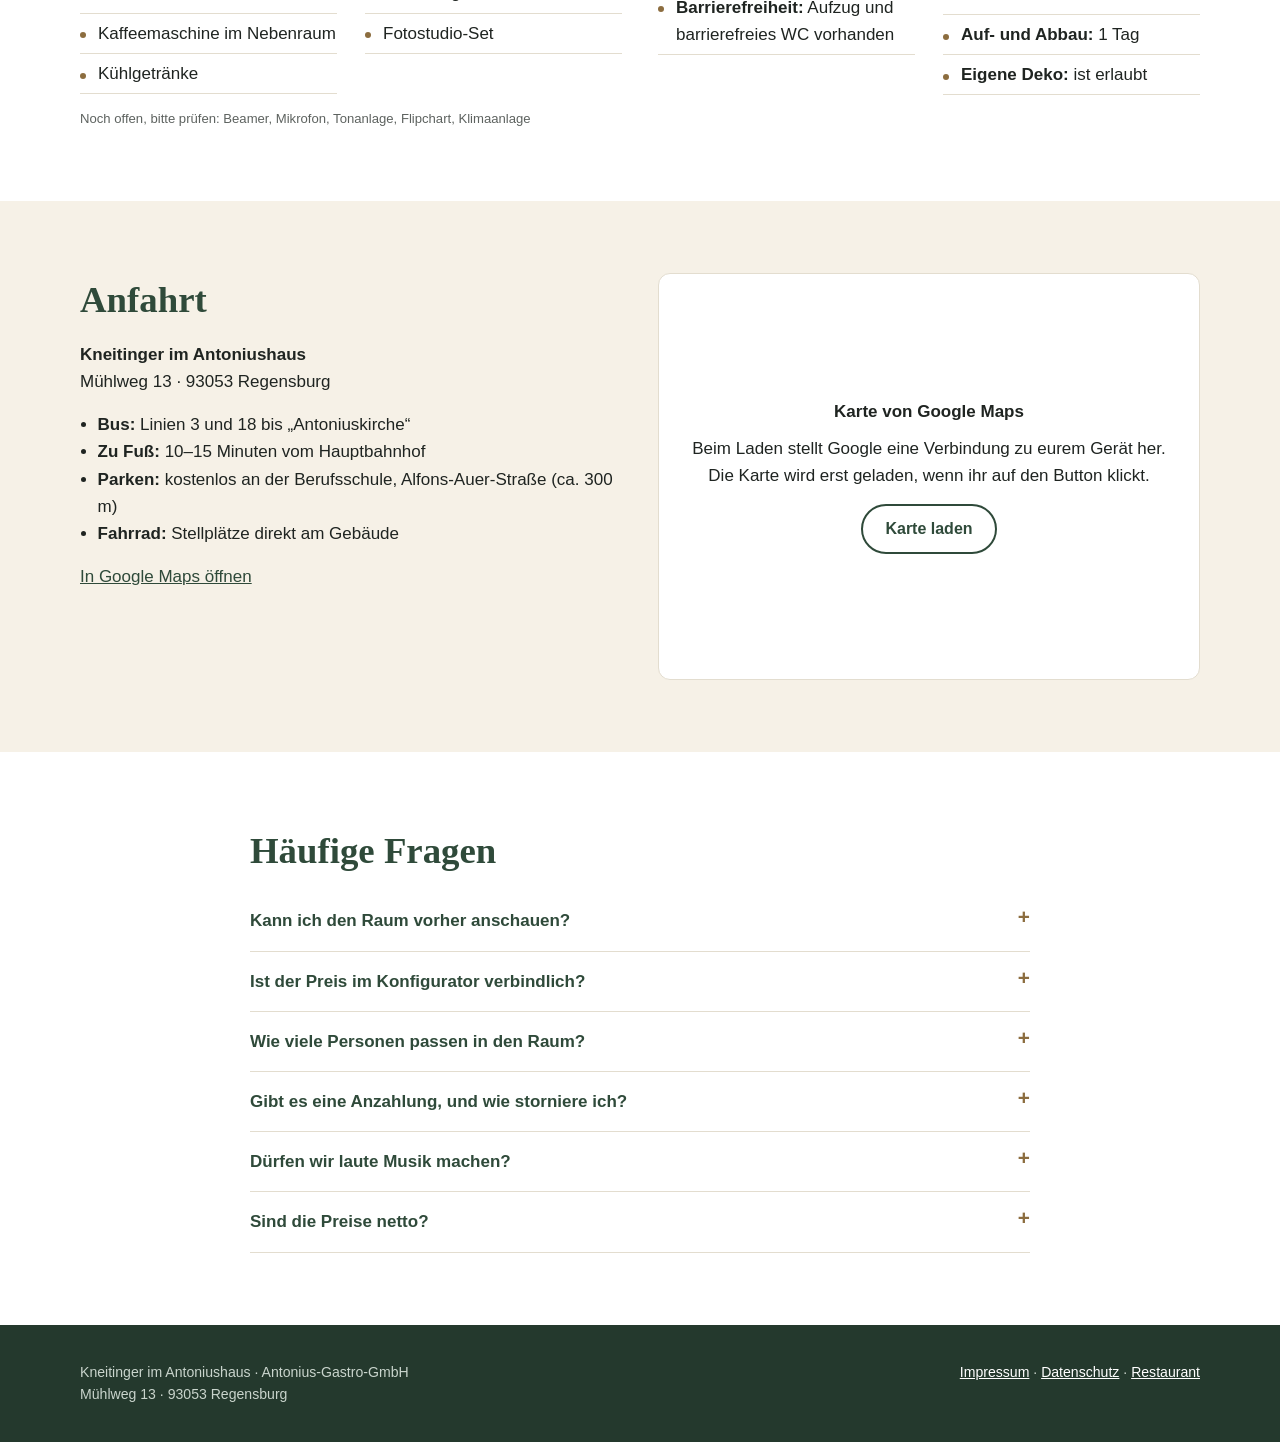
==== commit 24f46454: "U-Form entfernt: Coworking mit Einzeltischen in Reihen Co-Authored-By: Claude Opus 5.5 <noreply@anth" ====
--- a/index.html
+++ b/index.html
@@ -259,7 +259,6 @@
       <div class="tabs" role="group" aria-label="Bestuhlung wählen">
         <button data-b="banquet" class="on" aria-pressed="true">Bankett</button>
         <button data-b="rows" aria-pressed="false">Reihen</button>
-        <button data-b="cowork" aria-pressed="false">U-Form</button>
         <button data-b="standing" aria-pressed="false">Stehempfang</button>
       </div>
       <p id="bestInfo" class="note" style="margin-top:12px"></p>
@@ -339,7 +338,7 @@
     <h2>Häufige Fragen</h2>
     <details><summary>Kann ich den Raum vorher anschauen?</summary><p>Ja, bei einer kostenlosen Besichtigung. Schreibt uns per WhatsApp einen Wunschtermin.</p></details>
     <details><summary>Ist der Preis im Konfigurator verbindlich?</summary><p>Nein, er ist eine Schätzung. Ihr bekommt von uns ein finales Angebot per Nachricht.</p></details>
-    <details><summary>Wie viele Personen passen in den Raum?</summary><p>Sitzend bis zu 44 Gäste, an der Tafel, in Reihen oder in U-Form.</p></details>
+    <details><summary>Wie viele Personen passen in den Raum?</summary><p>Sitzend bis zu 44 Gäste, an der Tafel, in Reihen oder an Einzeltischen.</p></details>
     <details><summary>Gibt es eine Anzahlung, und wie storniere ich?</summary><p><span class="todo">Anzahlung und Stornofristen eintragen</span></p></details>
     <details><summary>Dürfen wir laute Musik machen?</summary><p>Der Raum ist für ruhige, stimmungsvolle Formate gedacht, weil nebenan Theater gespielt wird. Akustikkonzerte und Live-Duos passen sehr gut.</p></details>
     <details><summary>Sind die Preise netto?</summary><p>Ja, alle Preise sind netto zzgl. MwSt.</p></details>
@@ -482,24 +481,15 @@
   for (var i=0;i<p;i++){ var q=pos[i%6], a=(i/6|0)*1.3 + (i%6); C.push([q[0]+Math.cos(a)*30, q[1]+Math.sin(a)*30]); }
   return {T:T, C:C, props:[]};
 }
-function L_cowork(p){ // U-Form: jede Person bekommt einen eigenen kleinen Tisch, bis 50 Plätze
-  var outer=[], inner=[], x, y;
-  function seat(arr, t, c){ arr.push({t:t, c:c}); }
-  // Äußeres U als durchgehender Weg: links unten → oben, Kopfreihe links → rechts, rechts oben → unten
-  for (y=296;y>=128;y-=24) seat(outer, [86,y,18,22], [64,y]);
-  for (x=96;x<=408;x+=24)  seat(outer, [x,100,22,18], [x,78]);
-  for (y=128;y<=296;y+=24) seat(outer, [420,y,18,22], [442,y]);
-  // Inneres U, gleicher Weg
-  for (y=284;y>=164;y-=24) seat(inner, [150,y,18,22], [128,y]);
-  for (x=174;x<=342;x+=24) seat(inner, [x,150,22,18], [x,128]);
-  for (y=164;y<=284;y+=24) seat(inner, [360,y,18,22], [382,y]);
-  // Zusammenhängend belegen, von der Mitte der Kopfreihe aus nach außen
-  function mid(arr, n){ var s = Math.max(0, Math.floor((arr.length - n) / 2)); return arr.slice(s, s + n); }
-  // Das äußere U ist immer komplett aufgebaut, das innere nur so weit wie nötig
-  var S = p <= outer.length ? mid(outer, Math.max(0, p)) : outer.concat(mid(inner, p - outer.length));
-  var T = outer.map(function(s){ return s.t; });
-  if (p > outer.length) T = T.concat(mid(inner, p - outer.length).map(function(s){ return s.t; }));
-  return { T:T, C:S.map(function(s){ return s.c; }), props:[] };
+function L_cowork(p){ // Einzeltische in Reihen: jede Person bekommt einen eigenen Tisch, bis 48 Plätze
+  var T=[], C=[], PER=12, ROWS=[85,148,211,274], left=Math.max(0, p);
+  // Reihe für Reihe von vorne auffüllen, jede Reihe mittig, damit alle zusammensitzen
+  for (var r=0; r<ROWS.length && left>0; r++){
+    var n = Math.min(PER, left), x0 = 100 + (PER - n) * 15;
+    for (var i=0;i<n;i++){ var x = x0 + i*30; T.push([x, ROWS[r], 22, 18]); C.push([x, ROWS[r] + 22]); }
+    left -= n;
+  }
+  return {T:T, C:C, props:[]};
 }
 function L_uni(p){
   var T=[[150,170,110,70],[330,170,110,70],[150,290,110,60],[330,290,110,60]], C=[];
@@ -550,7 +540,6 @@
 var BEST = {
   banquet:  { name:'Bankett', info:'Zwei lange Tafeln. Gut für Hochzeiten, Dinner-Konzerte und Feiern, bis 44 Personen.' },
   rows:     { name:'Reihen', info:'Stuhlreihen. Gut für Konzerte, Lesungen und Vorträge, bis 44 Personen.' },
-  cowork:   { name:'U-Form', info:'Tische in U-Form mit Blick zur Display-Wand. Gut für Coworking, Seminare und Projekte, bis 44 Personen.' },
   standing: { name:'Stehempfang', info:'Stehtische im Raum für Empfänge und Vernissagen.' }
 };
 function showBest(k){
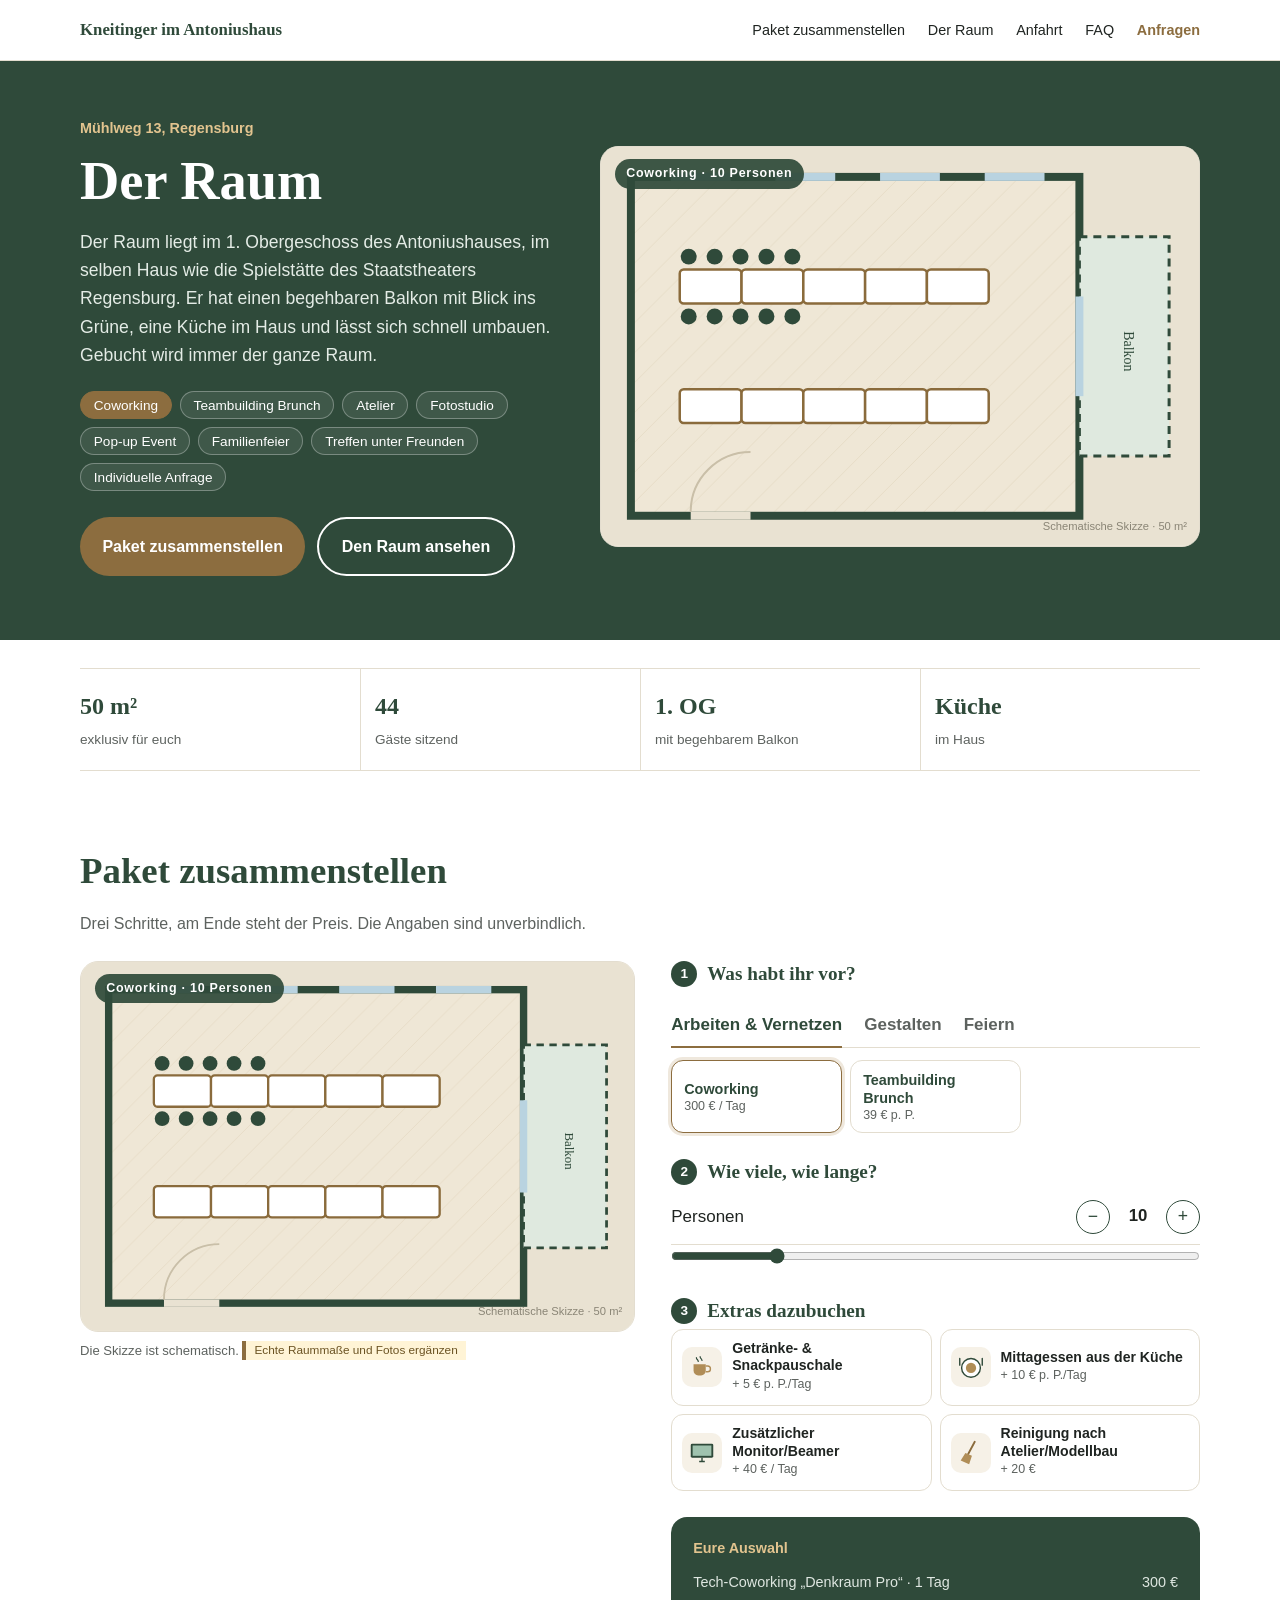
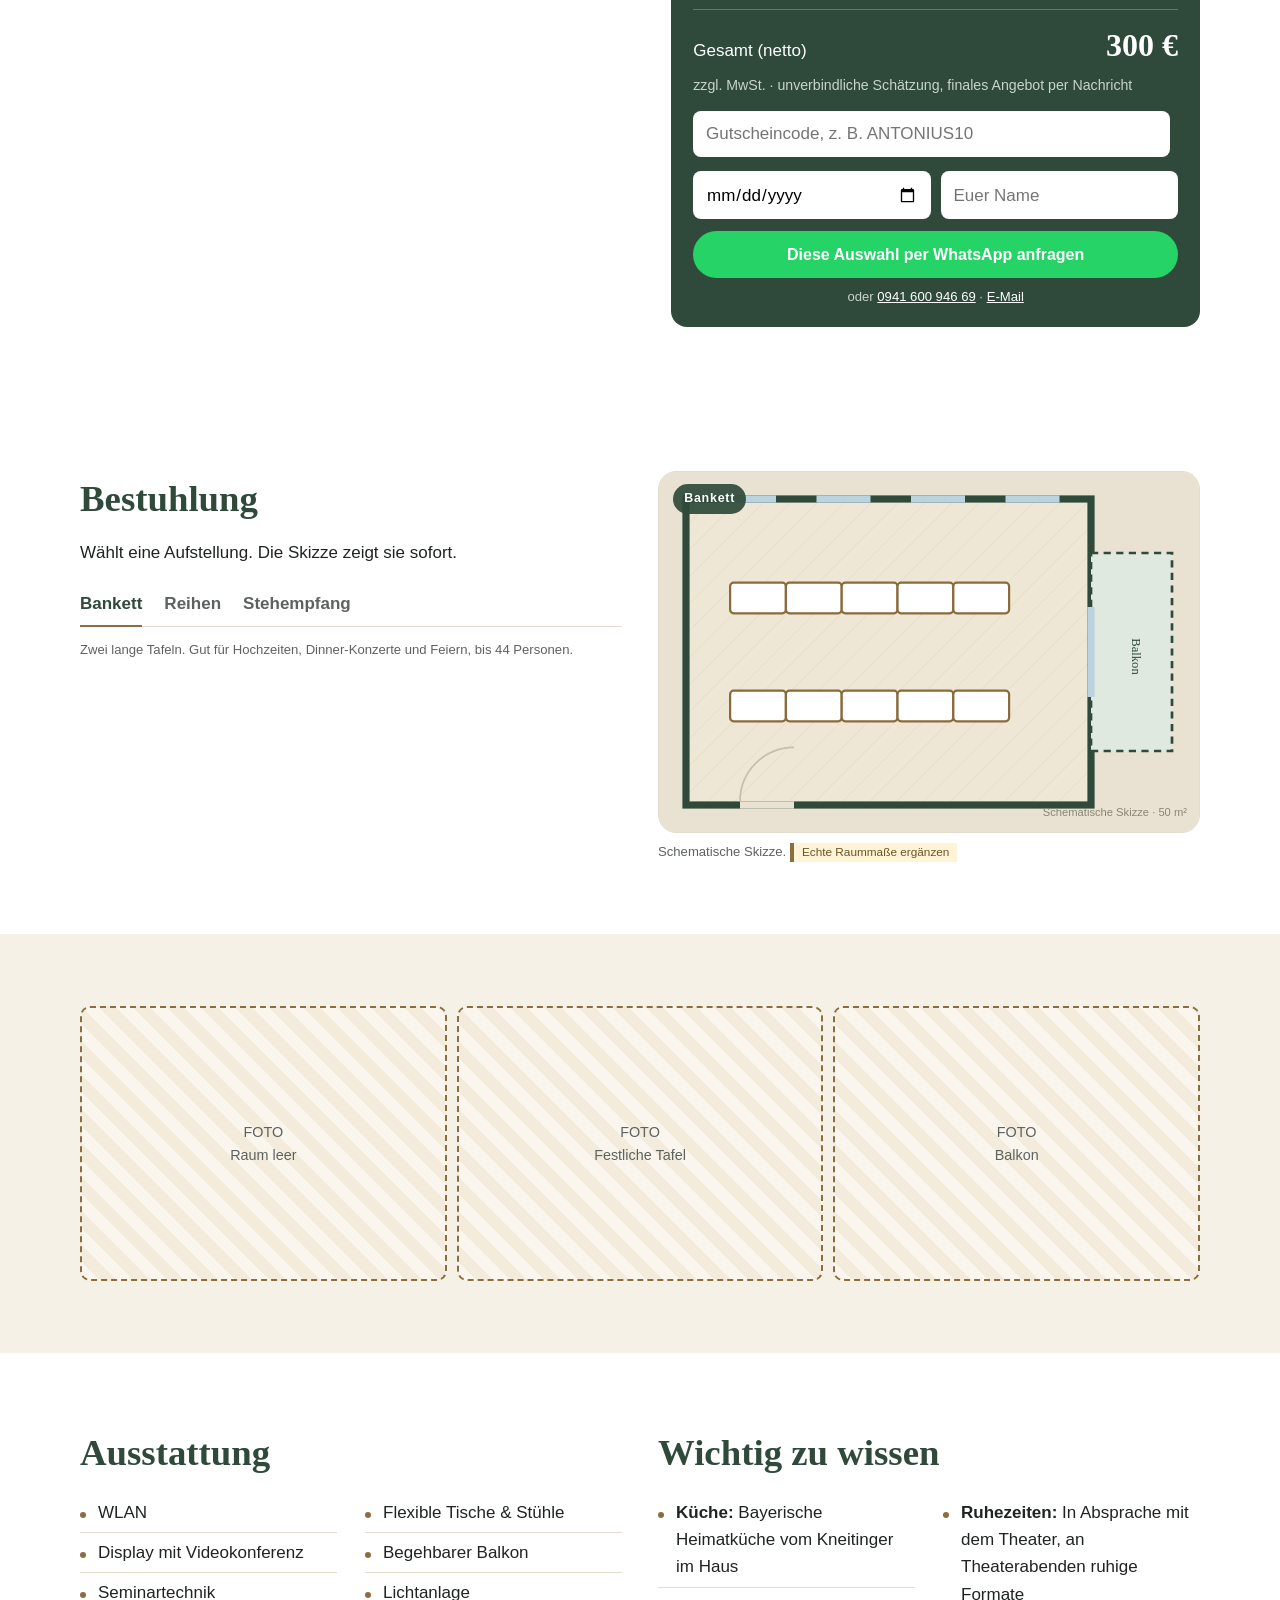
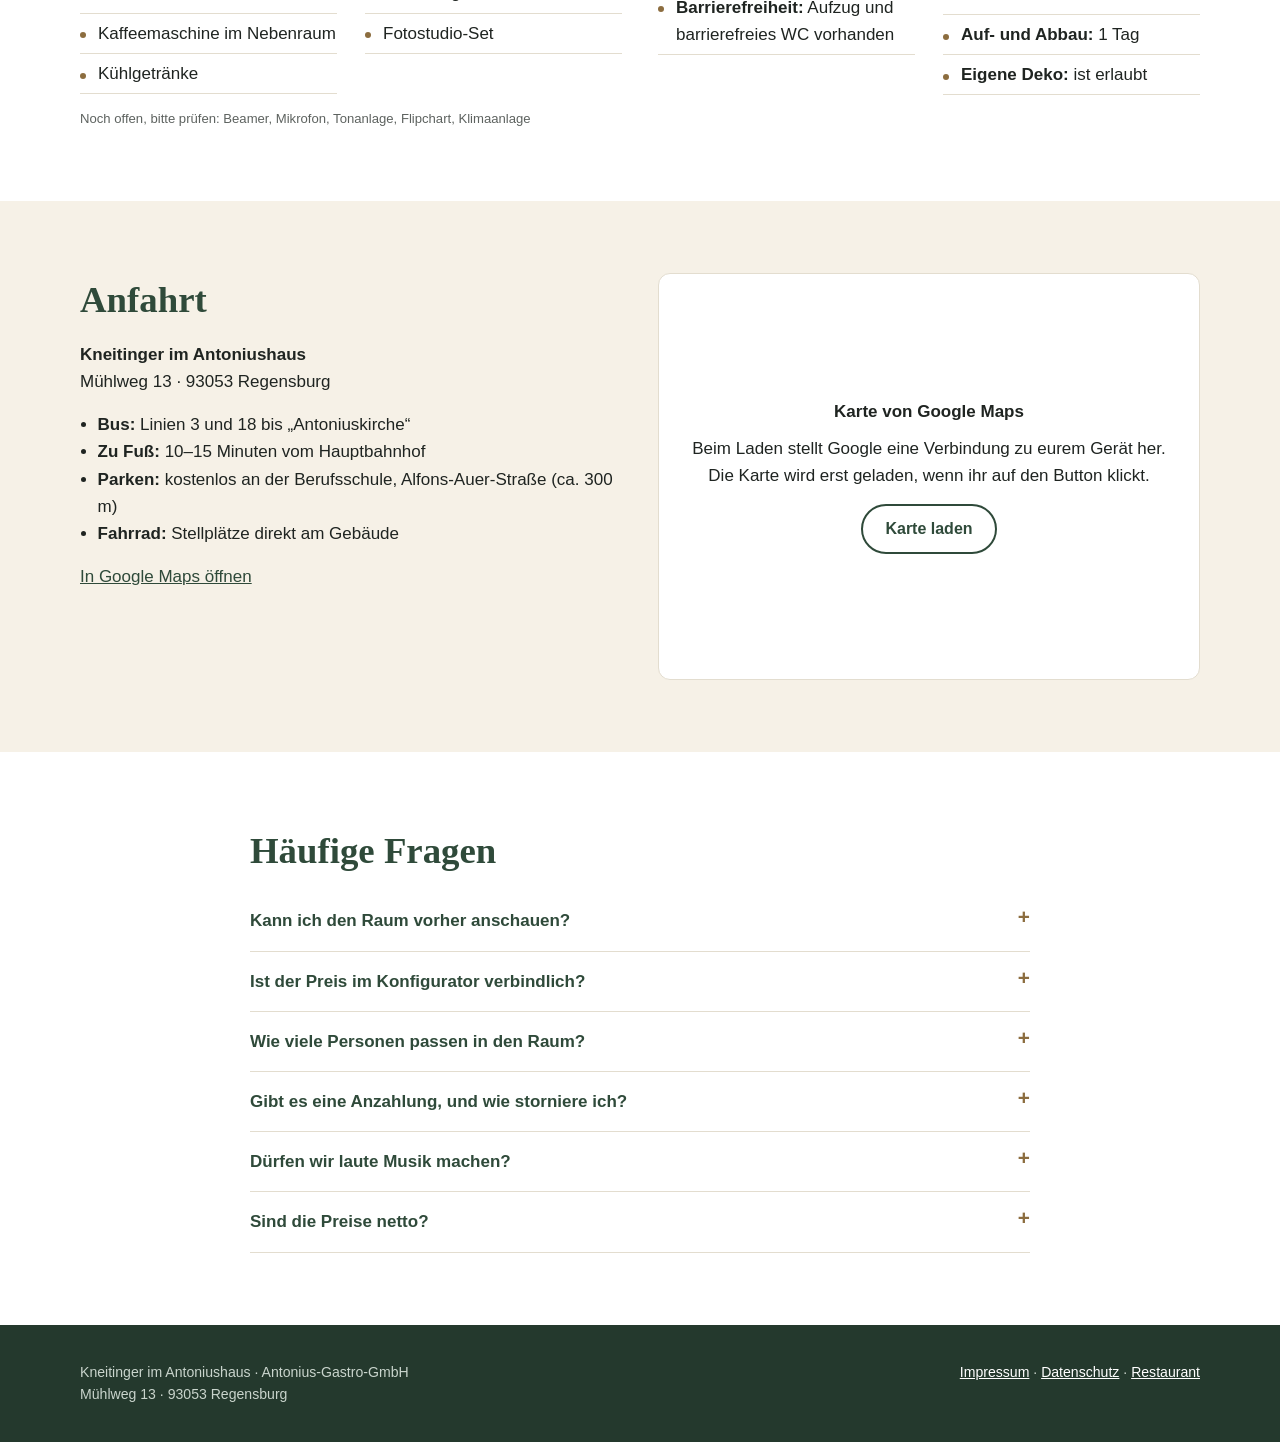
==== commit 849cd16c: "Coworking nutzt dieselbe Tafel-Anordnung wie Teambuilding Co-Authored-By: Claude Opus 5.5 <noreply@a" ====
--- a/index.html
+++ b/index.html
@@ -367,7 +367,7 @@
 
 // unit: 'day' = pro Tag, 'person' = pro Person, 'flat' = pauschal
 var PACKAGES = [
-  { id:'cowork', group:'Arbeiten & Vernetzen', name:'Tech-Coworking „Denkraum Pro“', short:'Coworking', price:300, unit:'day', layout:'cowork', persons:[2,44,10], days:true,
+  { id:'cowork', group:'Arbeiten & Vernetzen', name:'Tech-Coworking „Denkraum Pro“', short:'Coworking', price:300, unit:'day', layout:'banquet', persons:[2,44,10], days:true,
     addons:['snack','lunch','extraScreen','clean'], addonPrice:{ snack:5 }, word:'Team',
     detail:[['Tech-Coworking „Denkraum Pro“','300 € pro Tag für den ganzen Raum.'],['Getränke- & Snackpauschale','5 € pro Person für den ganzen Tag.'],['Mittagessen aus der Küche','10 € pro Person'],['Reinigung','20 €']] },
   { id:'brunch', group:'Arbeiten & Vernetzen', name:'Teambuilding Brunch', short:'Teambuilding Brunch', price:39, unit:'person', layout:'banquet', persons:[10,44,30],
